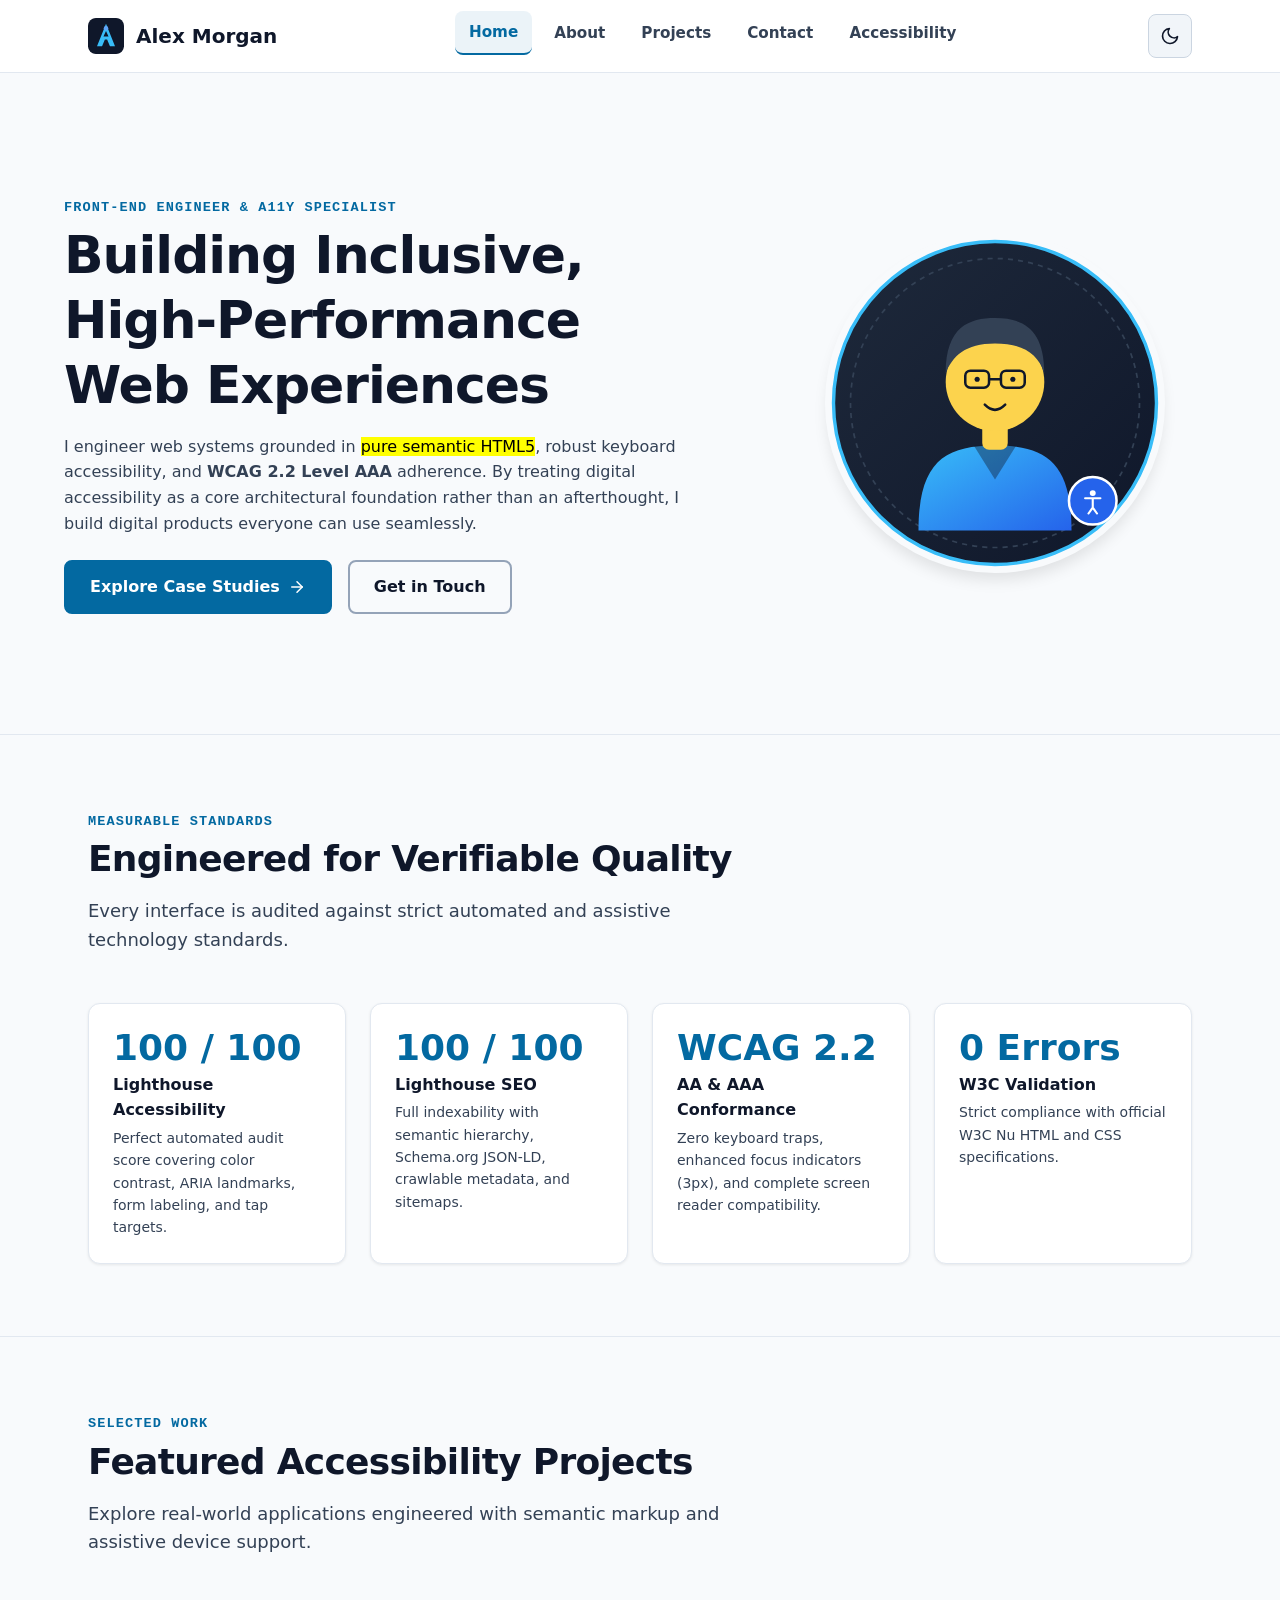
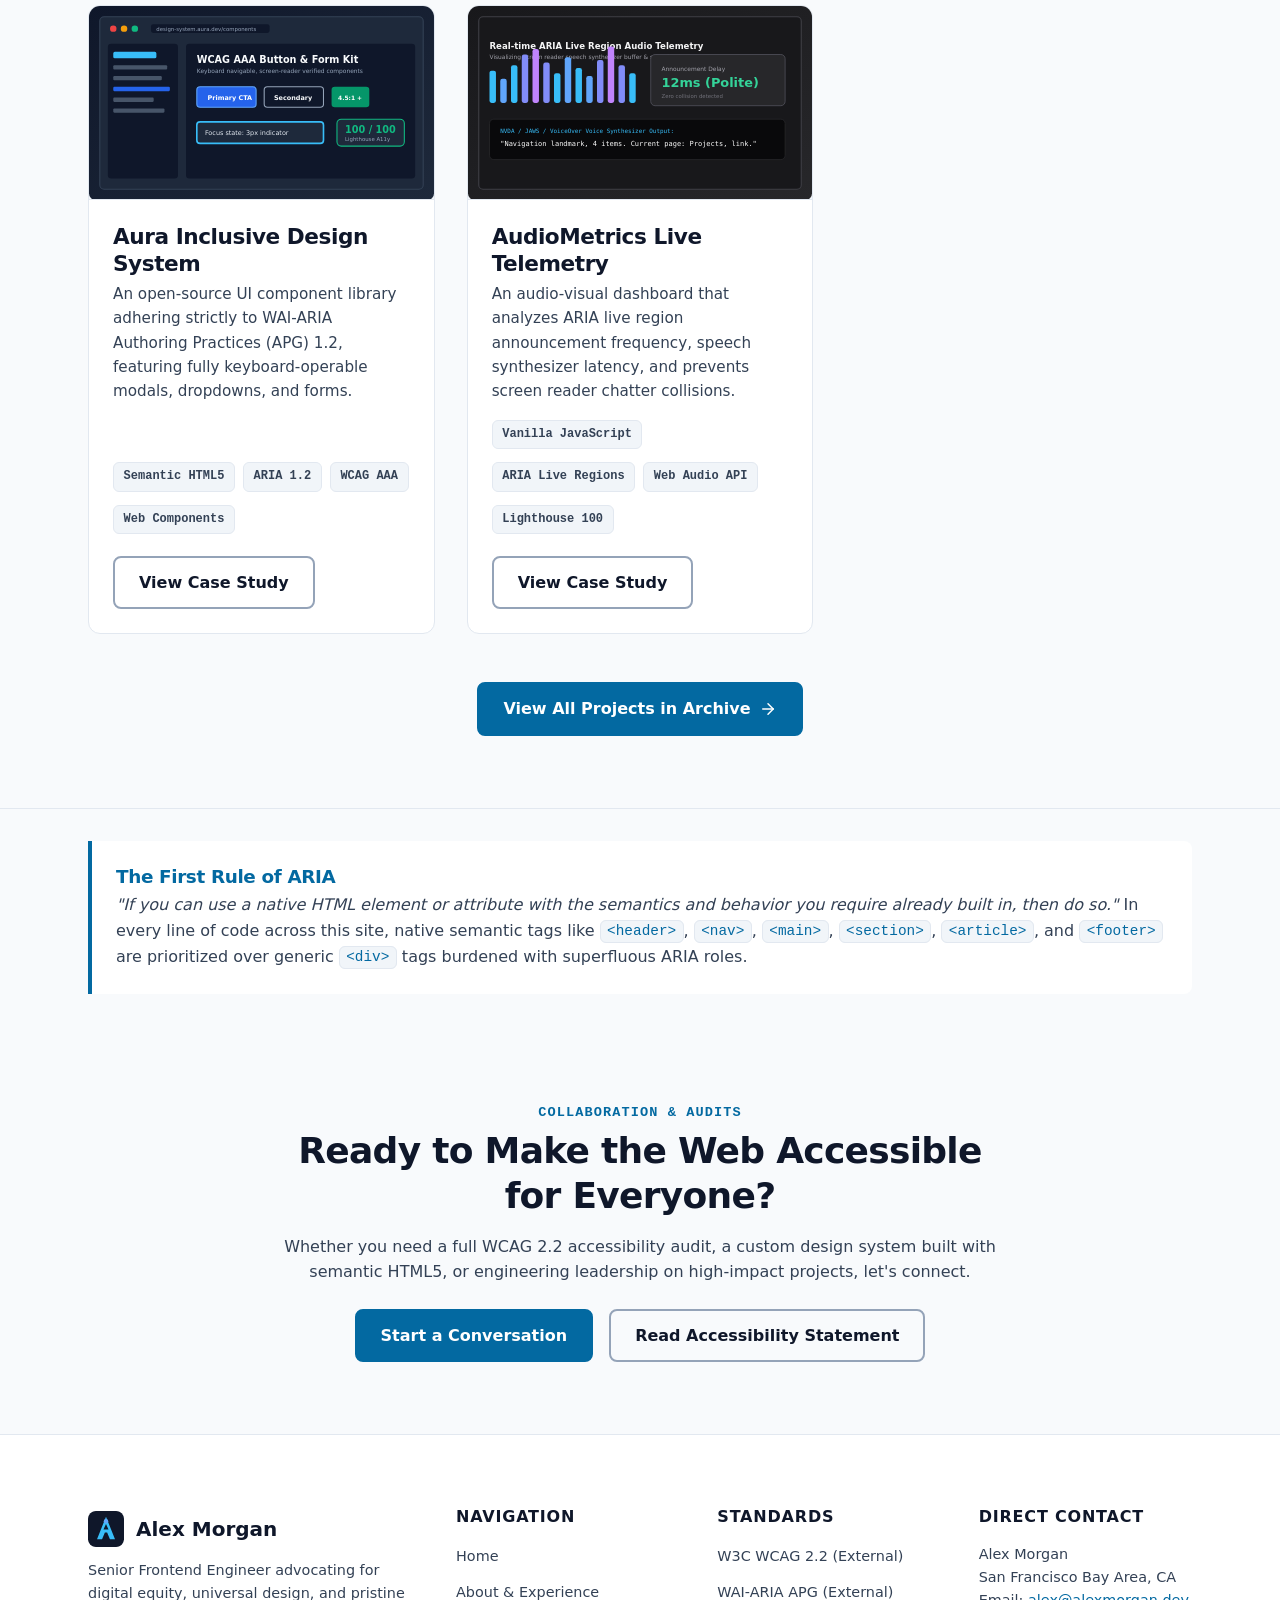
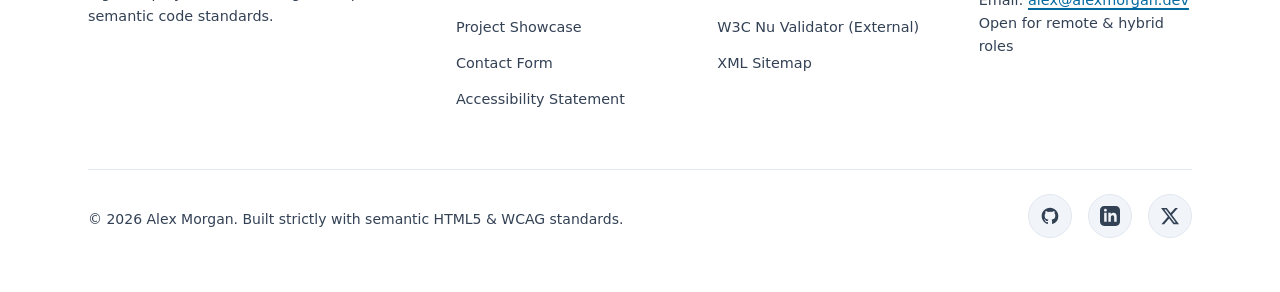
==== index.html @ 96416b3f "Initial commit: WCAG 2.2 AA/AAA semantic HTML5 accessible portfolio website" ====
<!DOCTYPE html>
<html lang="en">
<head>
  <!-- Character Encoding & Responsive Viewport -->
  <meta charset="UTF-8">
  <meta name="viewport" content="width=device-width, initial-scale=1.0">
  <meta http-equiv="X-UA-Compatible" content="IE=edge">

  <!-- Primary SEO Metadata -->
  <title>Alex Morgan | Frontend Engineer &amp; Web Accessibility Architect</title>
  <meta name="title" content="Alex Morgan | Frontend Engineer &amp; Web Accessibility Architect">
  <meta name="description" content="Portfolio of Alex Morgan, senior frontend engineer specializing in semantic HTML5, WCAG 2.2 AA/AAA accessibility compliance, and high-performance web applications.">
  <meta name="keywords" content="Frontend Engineer, Web Accessibility, WCAG 2.2, Semantic HTML5, ARIA, Lighthouse 100, Inclusive Design, UX Architecture">
  <meta name="author" content="Alex Morgan">
  <meta name="robots" content="index, follow">
  <link rel="canonical" href="https://alexmorgan.dev/">

  <!-- Theme Color & Mobile Manifest Support -->
  <meta name="theme-color" content="#0b0f19" media="(prefers-color-scheme: dark)">
  <meta name="theme-color" content="#f8fafc" media="(prefers-color-scheme: light)">
  <link rel="icon" type="image/svg+xml" href="assets/images/favicon.svg">

  <!-- Open Graph Protocol (Facebook, LinkedIn, Discord) -->
  <meta property="og:type" content="website">
  <meta property="og:url" content="https://alexmorgan.dev/">
  <meta property="og:site_name" content="Alex Morgan Portfolio">
  <meta property="og:title" content="Alex Morgan | Frontend Engineer &amp; Web Accessibility Architect">
  <meta property="og:description" content="High-performance, barrier-free web engineering adhering strictly to semantic HTML5 standards and WCAG accessibility guidelines.">
  <meta property="og:image" content="https://alexmorgan.dev/assets/images/og-image.svg">
  <meta property="og:image:alt" content="Alex Morgan - Frontend Engineer and Web Accessibility Specialist portfolio overview banner">
  <meta property="og:locale" content="en_US">

  <!-- Twitter Card Metadata -->
  <meta name="twitter:card" content="summary_large_image">
  <meta name="twitter:url" content="https://alexmorgan.dev/">
  <meta name="twitter:title" content="Alex Morgan | Frontend Engineer &amp; Web Accessibility Architect">
  <meta name="twitter:description" content="Explore semantic HTML5 architecture, zero-barrier UI engineering, and WCAG 2.2 compliant web apps.">
  <meta name="twitter:image" content="https://alexmorgan.dev/assets/images/og-image.svg">
  <meta name="twitter:creator" content="@alexmorgan_a11y">

  <!-- Core Stylesheet -->
  <link rel="stylesheet" href="css/styles.css">

  <!-- Schema.org JSON-LD Structured Data for Enhanced SEO -->
  <script type="application/ld+json">
  {
    "@context": "https://schema.org",
    "@graph": [
      {
        "@type": "WebSite",
        "@id": "https://alexmorgan.dev/#website",
        "url": "https://alexmorgan.dev/",
        "name": "Alex Morgan Portfolio",
        "description": "Portfolio of Alex Morgan, Frontend Engineer and Web Accessibility Architect",
        "publisher": {
          "@id": "https://alexmorgan.dev/#person"
        },
        "inLanguage": "en-US"
      },
      {
        "@type": "Person",
        "@id": "https://alexmorgan.dev/#person",
        "name": "Alex Morgan",
        "jobTitle": "Lead Accessibility Engineer & Frontend Architect",
        "url": "https://alexmorgan.dev/",
        "image": "https://alexmorgan.dev/assets/images/avatar.svg",
        "knowsAbout": [
          "Semantic HTML5",
          "Web Accessibility (WCAG 2.2)",
          "WAI-ARIA",
          "Responsive Web Design",
          "Frontend Performance Optimization"
        ],
        "sameAs": [
          "https://github.com/alexmorgan",
          "https://linkedin.com/in/alexmorgan",
          "https://twitter.com/alexmorgan_a11y"
        ]
      }
    ]
  }
  </script>
</head>
<body>

  <!-- Accessible Skip Link for Keyboard & Screen Reader Users -->
  <a href="#main-content" class="skip-link">Skip to main content</a>

  <!-- Semantic Site Header Landmark -->
  <header class="site-header">
    <div class="container header-container">
      <a href="index.html" class="brand-link" aria-label="Alex Morgan - Home">
        <img src="assets/images/favicon.svg" alt="" class="brand-logo" width="36" height="36" aria-hidden="true">
        <span>Alex Morgan</span>
      </a>

      <!-- Primary Navigation Landmark -->
      <nav id="primary-nav" class="primary-nav" aria-label="Primary navigation">
        <ul class="nav-list">
          <li>
            <a href="index.html" class="nav-link" aria-current="page">Home</a>
          </li>
          <li>
            <a href="about.html" class="nav-link">About</a>
          </li>
          <li>
            <a href="projects.html" class="nav-link">Projects</a>
          </li>
          <li>
            <a href="contact.html" class="nav-link">Contact</a>
          </li>
          <li>
            <a href="accessibility.html" class="nav-link">Accessibility</a>
          </li>
        </ul>
      </nav>

      <!-- Header Utilities (Theme Toggle & Mobile Menu) -->
      <div class="nav-group">
        <button id="theme-toggle" class="theme-toggle-btn" type="button" aria-pressed="false" aria-label="Switch to light theme">
          <svg xmlns="http://www.w3.org/2000/svg" width="20" height="20" viewBox="0 0 24 24" fill="none" stroke="currentColor" stroke-width="2" stroke-linecap="round" stroke-linejoin="round" aria-hidden="true" focusable="false">
            <circle cx="12" cy="12" r="5"></circle>
            <line x1="12" y1="1" x2="12" y2="3"></line>
            <line x1="12" y1="21" x2="12" y2="23"></line>
            <line x1="4.22" y1="4.22" x2="5.64" y2="5.64"></line>
            <line x1="18.36" y1="18.36" x2="19.78" y2="19.78"></line>
            <line x1="1" y1="12" x2="3" y2="12"></line>
            <line x1="21" y1="12" x2="23" y2="12"></line>
            <line x1="4.22" y1="19.78" x2="5.64" y2="18.36"></line>
            <line x1="18.36" y1="5.64" x2="19.78" y2="4.22"></line>
          </svg>
          <span class="sr-only">Switch to light theme</span>
        </button>

        <button class="mobile-menu-toggle" type="button" aria-expanded="false" aria-controls="primary-nav" aria-label="Open navigation menu">
          <svg xmlns="http://www.w3.org/2000/svg" width="24" height="24" viewBox="0 0 24 24" fill="none" stroke="currentColor" stroke-width="2" stroke-linecap="round" stroke-linejoin="round" aria-hidden="true" focusable="false">
            <line x1="3" y1="12" x2="21" y2="12"></line>
            <line x1="3" y1="6" x2="21" y2="6"></line>
            <line x1="3" y1="18" x2="21" y2="18"></line>
          </svg>
        </button>
      </div>
    </div>
  </header>

  <!-- Semantic Main Content Landmark -->
  <main id="main-content">

    <!-- Hero Section -->
    <section class="page-section hero-section" aria-labelledby="hero-heading">
      <div class="container hero-grid">
        <div class="hero-content">
          <span class="eyebrow">Front-End Engineer &amp; A11y Specialist</span>
          <h1 id="hero-heading">Building Inclusive, High-Performance Web Experiences</h1>
          <p class="hero-description">
            I engineer web systems grounded in <mark>pure semantic HTML5</mark>, robust keyboard accessibility, and <strong>WCAG 2.2 Level AAA</strong> adherence. By treating digital accessibility as a core architectural foundation rather than an afterthought, I build digital products everyone can use seamlessly.
          </p>

          <div class="btn-group">
            <a href="projects.html" class="btn btn-primary">
              <span>Explore Case Studies</span>
              <svg xmlns="http://www.w3.org/2000/svg" width="18" height="18" viewBox="0 0 24 24" fill="none" stroke="currentColor" stroke-width="2" stroke-linecap="round" stroke-linejoin="round" aria-hidden="true">
                <line x1="5" y1="12" x2="19" y2="12"></line>
                <polyline points="12 5 19 12 12 19"></polyline>
              </svg>
            </a>
            <a href="contact.html" class="btn btn-secondary">Get in Touch</a>
          </div>
        </div>

        <div class="hero-avatar-wrapper">
          <figure>
            <img src="assets/images/avatar.svg" alt="Portrait illustration of Alex Morgan with glasses and universal accessibility emblem" class="hero-avatar" width="340" height="340" loading="eager">
            <figcaption class="sr-only">Portrait of Alex Morgan, accessible web engineer</figcaption>
          </figure>
        </div>
      </div>
    </section>

    <!-- Key Performance & Conformance Metrics Section -->
    <section class="page-section" aria-labelledby="metrics-heading">
      <div class="container">
        <div class="section-header">
          <span class="eyebrow">Measurable Standards</span>
          <h2 id="metrics-heading">Engineered for Verifiable Quality</h2>
          <p class="section-subtitle">Every interface is audited against strict automated and assistive technology standards.</p>
        </div>

        <div class="metrics-strip">
          <div class="metric-card">
            <div class="metric-value">100 / 100</div>
            <div class="metric-label">Lighthouse Accessibility</div>
            <p class="metric-desc">Perfect automated audit score covering color contrast, ARIA landmarks, form labeling, and tap targets.</p>
          </div>

          <div class="metric-card">
            <div class="metric-value">100 / 100</div>
            <div class="metric-label">Lighthouse SEO</div>
            <p class="metric-desc">Full indexability with semantic hierarchy, Schema.org JSON-LD, crawlable metadata, and sitemaps.</p>
          </div>

          <div class="metric-card">
            <div class="metric-value">WCAG 2.2</div>
            <div class="metric-label">AA &amp; AAA Conformance</div>
            <p class="metric-desc">Zero keyboard traps, enhanced focus indicators (3px), and complete screen reader compatibility.</p>
          </div>

          <div class="metric-card">
            <div class="metric-value">0 Errors</div>
            <div class="metric-label">W3C Validation</div>
            <p class="metric-desc">Strict compliance with official W3C Nu HTML and CSS specifications.</p>
          </div>
        </div>
      </div>
    </section>

    <!-- Featured Projects Section with Semantic Articles -->
    <section class="page-section" aria-labelledby="featured-projects-heading">
      <div class="container">
        <div class="section-header">
          <span class="eyebrow">Selected Work</span>
          <h2 id="featured-projects-heading">Featured Accessibility Projects</h2>
          <p class="section-subtitle">Explore real-world applications engineered with semantic markup and assistive device support.</p>
        </div>

        <div class="projects-grid">
          <!-- Project 1 Article -->
          <article class="project-card" aria-labelledby="p1-title">
            <div class="project-media">
              <img src="assets/images/project-1.svg" alt="Preview of Aura Design System components showing high-contrast buttons and focus indicators" width="640" height="360" loading="lazy">
            </div>
            <div class="project-body">
              <h3 id="p1-title" class="project-title">
                <a href="projects.html#aura-design-system">Aura Inclusive Design System</a>
              </h3>
              <p class="project-desc">
                An open-source UI component library adhering strictly to WAI-ARIA Authoring Practices (APG) 1.2, featuring fully keyboard-operable modals, dropdowns, and forms.
              </p>
              <ul class="tags-list" aria-label="Aura Design System technologies used">
                <li class="tag-badge">Semantic HTML5</li>
                <li class="tag-badge">ARIA 1.2</li>
                <li class="tag-badge">WCAG AAA</li>
                <li class="tag-badge">Web Components</li>
              </ul>
              <div class="project-actions">
                <a href="projects.html#aura-design-system" class="btn btn-secondary" aria-label="Read full case study about Aura Inclusive Design System">View Case Study</a>
              </div>
            </div>
          </article>

          <!-- Project 2 Article -->
          <article class="project-card" aria-labelledby="p2-title">
            <div class="project-media">
              <img src="assets/images/project-2.svg" alt="Telemetry dashboard showing audio wave forms and screen reader speech synthesizer live feedback" width="640" height="360" loading="lazy">
            </div>
            <div class="project-body">
              <h3 id="p2-title" class="project-title">
                <a href="projects.html#audiometrics-dashboard">AudioMetrics Live Telemetry</a>
              </h3>
              <p class="project-desc">
                An audio-visual dashboard that analyzes ARIA live region announcement frequency, speech synthesizer latency, and prevents screen reader chatter collisions.
              </p>
              <ul class="tags-list" aria-label="AudioMetrics technologies used">
                <li class="tag-badge">Vanilla JavaScript</li>
                <li class="tag-badge">ARIA Live Regions</li>
                <li class="tag-badge">Web Audio API</li>
                <li class="tag-badge">Lighthouse 100</li>
              </ul>
              <div class="project-actions">
                <a href="projects.html#audiometrics-dashboard" class="btn btn-secondary" aria-label="Read full case study about AudioMetrics Live Telemetry">View Case Study</a>
              </div>
            </div>
          </article>
        </div>

        <div style="margin-top: var(--spacing-2xl); text-align: center;">
          <a href="projects.html" class="btn btn-primary">
            <span>View All Projects in Archive</span>
            <svg xmlns="http://www.w3.org/2000/svg" width="18" height="18" viewBox="0 0 24 24" fill="none" stroke="currentColor" stroke-width="2" stroke-linecap="round" stroke-linejoin="round" aria-hidden="true">
              <line x1="5" y1="12" x2="19" y2="12"></line>
              <polyline points="12 5 19 12 12 19"></polyline>
            </svg>
          </a>
        </div>
      </div>
    </section>

    <!-- Semantic Aside Callout Landmark -->
    <div class="container">
      <aside class="aside-callout" aria-labelledby="aside-heading">
        <h3 id="aside-heading">The First Rule of ARIA</h3>
        <p>
          <em>"If you can use a native HTML element or attribute with the semantics and behavior you require already built in, then do so."</em> In every line of code across this site, native semantic tags like <code>&lt;header&gt;</code>, <code>&lt;nav&gt;</code>, <code>&lt;main&gt;</code>, <code>&lt;section&gt;</code>, <code>&lt;article&gt;</code>, and <code>&lt;footer&gt;</code> are prioritized over generic <code>&lt;div&gt;</code> tags burdened with superfluous ARIA roles.
        </p>
      </aside>
    </div>

    <!-- Call to Action Section -->
    <section class="page-section" aria-labelledby="cta-heading">
      <div class="container" style="text-align: center; max-width: 48rem;">
        <span class="eyebrow">Collaboration &amp; Audits</span>
        <h2 id="cta-heading">Ready to Make the Web Accessible for Everyone?</h2>
        <p>
          Whether you need a full WCAG 2.2 accessibility audit, a custom design system built with semantic HTML5, or engineering leadership on high-impact projects, let's connect.
        </p>
        <div class="btn-group" style="justify-content: center;">
          <a href="contact.html" class="btn btn-primary">Start a Conversation</a>
          <a href="accessibility.html" class="btn btn-secondary">Read Accessibility Statement</a>
        </div>
      </div>
    </section>

  </main>

  <!-- Semantic Footer Landmark -->
  <footer class="site-footer">
    <div class="container">
      <div class="footer-grid">
        <div class="footer-brand">
          <a href="index.html" class="brand-link" aria-label="Alex Morgan - Home">
            <img src="assets/images/favicon.svg" alt="" class="brand-logo" width="32" height="32" aria-hidden="true">
            <span>Alex Morgan</span>
          </a>
          <p>
            Senior Frontend Engineer advocating for digital equity, universal design, and pristine semantic code standards.
          </p>
        </div>

        <div>
          <h2 class="footer-heading">Navigation</h2>
          <ul class="footer-links">
            <li><a href="index.html">Home</a></li>
            <li><a href="about.html">About &amp; Experience</a></li>
            <li><a href="projects.html">Project Showcase</a></li>
            <li><a href="contact.html">Contact Form</a></li>
            <li><a href="accessibility.html">Accessibility Statement</a></li>
          </ul>
        </div>

        <div>
          <h2 class="footer-heading">Standards</h2>
          <ul class="footer-links">
            <li><a href="https://www.w3.org/WAI/standards-guidelines/wcag/" target="_blank" rel="noopener noreferrer">W3C WCAG 2.2 (External)</a></li>
            <li><a href="https://www.w3.org/WAI/ARIA/apg/" target="_blank" rel="noopener noreferrer">WAI-ARIA APG (External)</a></li>
            <li><a href="https://validator.w3.org/nu/" target="_blank" rel="noopener noreferrer">W3C Nu Validator (External)</a></li>
            <li><a href="sitemap.xml">XML Sitemap</a></li>
          </ul>
        </div>

        <div>
          <h2 class="footer-heading">Direct Contact</h2>
          <address style="font-style: normal; font-size: 0.9rem; color: var(--text-secondary); line-height: 1.6;">
            Alex Morgan<br>
            San Francisco Bay Area, CA<br>
            Email: <a href="mailto:alex@alexmorgan.dev">alex@alexmorgan.dev</a><br>
            Open for remote &amp; hybrid roles
          </address>
        </div>
      </div>

      <div class="footer-bottom">
        <div>
          <p>&copy; <time id="current-year" datetime="2026">2026</time> Alex Morgan. Built strictly with semantic HTML5 &amp; WCAG standards.</p>
        </div>

        <ul class="footer-social-links" aria-label="Social media profiles">
          <li>
            <a href="https://github.com" class="social-link" aria-label="Alex Morgan on GitHub (opens in a new tab)" target="_blank" rel="noopener noreferrer">
              <svg xmlns="http://www.w3.org/2000/svg" width="20" height="20" viewBox="0 0 24 24" fill="currentColor" aria-hidden="true">
                <path fill-rule="evenodd" clip-rule="evenodd" d="M12 2C6.477 2 2 6.484 2 12.017c0 4.425 2.865 8.18 6.839 9.504.5.092.682-.217.682-.483 0-.237-.008-.868-.013-1.703-2.782.605-3.369-1.343-3.369-1.343-.454-1.158-1.11-1.466-1.11-1.466-.908-.62.069-.608.069-.608 1.003.07 1.53 1.032 1.53 1.032.892 1.53 2.341 1.088 2.91.832.092-.647.35-1.088.636-1.338-2.22-.253-4.555-1.113-4.555-4.951 0-1.093.39-1.988 1.029-2.688-.103-.253-.446-1.272.098-2.65 0 0 .84-.27 2.75 1.026A9.564 9.564 0 0112 6.844c.85.004 1.705.115 2.504.337 1.909-1.296 2.747-1.027 2.747-1.027.546 1.379.202 2.398.1 2.651.64.7 1.028 1.595 1.028 2.688 0 3.848-2.339 4.695-4.566 4.943.359.309.678.92.678 1.855 0 1.338-.012 2.419-.012 2.747 0 .268.18.58.688.482A10.019 10.019 0 0022 12.017C22 6.484 17.522 2 12 2z"></path>
              </svg>
            </a>
          </li>
          <li>
            <a href="https://linkedin.com" class="social-link" aria-label="Alex Morgan on LinkedIn (opens in a new tab)" target="_blank" rel="noopener noreferrer">
              <svg xmlns="http://www.w3.org/2000/svg" width="20" height="20" viewBox="0 0 24 24" fill="currentColor" aria-hidden="true">
                <path d="M19 0h-14c-2.761 0-5 2.239-5 5v14c0 2.761 2.239 5 5 5h14c2.762 0 5-2.239 5-5v-14c0-2.761-2.238-5-5-5zm-11 19h-3v-11h3v11zm-1.5-12.268c-.966 0-1.75-.79-1.75-1.764s.784-1.764 1.75-1.764 1.75.79 1.75 1.764-.783 1.764-1.75 1.764zm13.5 12.268h-3v-5.604c0-3.368-4-3.113-4 0v5.604h-3v-11h3v1.765c1.396-2.586 7-2.777 7 2.476v6.759z"/>
              </svg>
            </a>
          </li>
          <li>
            <a href="https://twitter.com" class="social-link" aria-label="Alex Morgan on X / Twitter (opens in a new tab)" target="_blank" rel="noopener noreferrer">
              <svg xmlns="http://www.w3.org/2000/svg" width="20" height="20" viewBox="0 0 24 24" fill="currentColor" aria-hidden="true">
                <path d="M18.244 2.25h3.308l-7.227 8.26 8.502 11.24H16.17l-5.214-6.817L4.99 21.75H1.68l7.73-8.835L1.254 2.25H8.08l4.713 6.231zm-1.161 17.52h1.833L7.084 4.126H5.117z"/>
              </svg>
            </a>
          </li>
        </ul>
      </div>
    </div>
  </footer>

  <!-- Scripts -->
  <script src="js/main.js"></script>
</body>
</html>
---- css/styles.css ----
/* ==========================================================================
   Accessible, Modern Semantic CSS - Portfolio Website
   Compliant with WCAG 2.1 & 2.2 Level AA / AAA Guidelines
   ========================================================================== */

/* --------------------------------------------------------------------------
   1. Design Tokens & Color Palettes (Tested for Contrast >= 4.5:1 / 7:1)
   -------------------------------------------------------------------------- */
:root {
  /* Color Palette - Dark Mode Default */
  --bg-primary: #0b0f19;
  --bg-secondary: #111827;
  --bg-tertiary: #1f2937;
  --bg-card: #151c2d;
  --bg-card-hover: #1c263c;
  
  --text-primary: #f8fafc;
  --text-secondary: #94a3b8;
  --text-muted: #64748b;
  --text-inverse: #0b0f19;
  
  --accent-primary: #38bdf8;       /* Contrast > 9:1 against #0b0f19 */
  --accent-hover: #7dd3fc;
  --accent-active: #0284c7;
  --accent-subtle: rgba(56, 189, 248, 0.12);
  
  --border-subtle: #253046;
  --border-medium: #374151;
  --border-strong: #475569;
  
  --focus-ring: #38bdf8;
  --focus-ring-offset: #0b0f19;
  
  --color-error: #f87171;          /* Passes AA contrast */
  --color-error-bg: #451a1a;
  --color-error-border: #ef4444;
  --color-success: #34d399;
  --color-success-bg: #064e3b;
  --color-success-border: #10b981;
  --color-info: #60a5fa;

  /* Typography */
  --font-sans: system-ui, -apple-system, BlinkMacSystemFont, "Segoe UI", Roboto, "Helvetica Neue", Arial, sans-serif;
  --font-mono: ui-monospace, SFMono-Regular, Menlo, Monaco, Consolas, "Liberation Mono", "Courier New", monospace;
  
  --line-height-normal: 1.6;
  --line-height-heading: 1.25;

  /* Spacing */
  --spacing-xs: 0.25rem;
  --spacing-sm: 0.5rem;
  --spacing-md: 1rem;
  --spacing-lg: 1.5rem;
  --spacing-xl: 2rem;
  --spacing-2xl: 3rem;
  --spacing-3xl: 4.5rem;
  
  /* Layout */
  --max-width-content: 72rem;     /* 1152px */
  --header-height: 4.5rem;
  --border-radius-sm: 0.375rem;
  --border-radius-md: 0.5rem;
  --border-radius-lg: 0.75rem;
  --border-radius-full: 9999px;
  
  /* Elevation */
  --shadow-sm: 0 1px 3px rgba(0, 0, 0, 0.4);
  --shadow-md: 0 4px 6px -1px rgba(0, 0, 0, 0.5), 0 2px 4px -2px rgba(0, 0, 0, 0.5);
  --shadow-lg: 0 10px 15px -3px rgba(0, 0, 0, 0.6), 0 4px 6px -4px rgba(0, 0, 0, 0.6);
  --shadow-focus: 0 0 0 3px var(--focus-ring-offset), 0 0 0 6px var(--focus-ring);
}

/* Light Theme Override */
[data-theme="light"] {
  --bg-primary: #f8fafc;
  --bg-secondary: #ffffff;
  --bg-tertiary: #f1f5f9;
  --bg-card: #ffffff;
  --bg-card-hover: #f8fafc;
  
  --text-primary: #0f172a;        /* Contrast > 16:1 against #f8fafc */
  --text-secondary: #334155;      /* Contrast > 7:1 against #ffffff */
  --text-muted: #475569;          /* Contrast > 5.5:1 against #ffffff */
  --text-inverse: #ffffff;
  
  --accent-primary: #0369a1;      /* Contrast > 5.8:1 against #f8fafc */
  --accent-hover: #0284c7;
  --accent-active: #0c4a6e;
  --accent-subtle: rgba(3, 105, 161, 0.08);
  
  --border-subtle: #e2e8f0;
  --border-medium: #cbd5e1;
  --border-strong: #94a3b8;
  
  --focus-ring: #0284c7;
  --focus-ring-offset: #ffffff;
  
  --color-error: #991b1b;
  --color-error-bg: #fef2f2;
  --color-error-border: #dc2626;
  --color-success: #166534;
  --color-success-bg: #f0fdf4;
  --color-success-border: #15803d;
  
  --shadow-sm: 0 1px 3px rgba(0, 0, 0, 0.08);
  --shadow-md: 0 4px 6px -1px rgba(0, 0, 0, 0.1), 0 2px 4px -2px rgba(0, 0, 0, 0.05);
  --shadow-lg: 0 10px 15px -3px rgba(0, 0, 0, 0.1);
}

/* --------------------------------------------------------------------------
   2. Reset & Base Elements
   -------------------------------------------------------------------------- */
*, *::before, *::after {
  box-sizing: border-box;
  margin: 0;
  padding: 0;
}

html {
  font-size: 100%;                /* Respect user browser font size preferences */
  scroll-behavior: smooth;
  text-size-adjust: 100%;
}

body {
  font-family: var(--font-sans);
  font-size: 1rem;
  line-height: var(--line-height-normal);
  color: var(--text-primary);
  background-color: var(--bg-primary);
  min-height: 100vh;
  display: flex;
  flex-direction: column;
  transition: background-color 0.2s ease, color 0.2s ease;
}

/* --------------------------------------------------------------------------
   3. Accessible Focus Indicators (WCAG 2.4.7 & 2.4.13)
   -------------------------------------------------------------------------- */
:focus {
  outline: none; /* Removed only in favor of focus-visible below */
}

:focus-visible {
  outline: 3px solid var(--focus-ring);
  outline-offset: 3px;
  border-radius: var(--border-radius-sm);
}

/* Windows High Contrast / Forced Colors Mode */
@media (forced-colors: active) {
  :focus-visible {
    outline: 3px solid Highlight;
    outline-offset: 3px;
  }
}

/* --------------------------------------------------------------------------
   4. Skip Link (WCAG 2.4.1 Bypass Blocks)
   -------------------------------------------------------------------------- */
.skip-link {
  position: absolute;
  top: 1rem;
  left: 1rem;
  z-index: 10000;
  padding: 0.75rem 1.5rem;
  background-color: var(--accent-primary);
  color: var(--text-inverse);
  font-weight: 700;
  font-size: 1rem;
  text-decoration: none;
  border-radius: var(--border-radius-md);
  box-shadow: var(--shadow-lg);
  transform: translateY(-200%);
  transition: transform 0.2s ease;
}

.skip-link:focus {
  transform: translateY(0);
  outline: 3px solid #ffffff;
  outline-offset: 2px;
}

/* --------------------------------------------------------------------------
   5. Screen Reader Only Utility Class (WCAG 4.1.2)
   -------------------------------------------------------------------------- */
.sr-only,
.visually-hidden {
  position: absolute !important;
  width: 1px !important;
  height: 1px !important;
  padding: 0 !important;
  margin: -1px !important;
  overflow: hidden !important;
  clip: rect(0, 0, 0, 0) !important;
  white-space: nowrap !important;
  border: 0 !important;
}

/* --------------------------------------------------------------------------
   6. Typography & Headings
   -------------------------------------------------------------------------- */
h1, h2, h3, h4, h5, h6 {
  line-height: var(--line-height-heading);
  color: var(--text-primary);
  font-weight: 700;
  letter-spacing: -0.02em;
}

h1 {
  font-size: clamp(2rem, 5vw, 3.25rem);
  margin-bottom: var(--spacing-md);
}

h2 {
  font-size: clamp(1.5rem, 3.5vw, 2.25rem);
  margin-bottom: var(--spacing-md);
}

h3 {
  font-size: clamp(1.2rem, 2.5vw, 1.5rem);
  margin-bottom: var(--spacing-sm);
}

p {
  margin-bottom: var(--spacing-md);
  color: var(--text-secondary);
}

p:last-child {
  margin-bottom: 0;
}

a {
  color: var(--accent-primary);
  text-decoration: underline;
  text-decoration-thickness: 1.5px;
  text-underline-offset: 3px;
  transition: color 0.15s ease;
}

a:hover {
  color: var(--accent-hover);
  text-decoration-thickness: 2.5px;
}

ul, ol {
  padding-left: 1.5rem;
  margin-bottom: var(--spacing-md);
  color: var(--text-secondary);
}

li {
  margin-bottom: 0.35rem;
}

img, svg {
  display: block;
  max-width: 100%;
  height: auto;
}

code, kbd {
  font-family: var(--font-mono);
  font-size: 0.9em;
  background-color: var(--bg-tertiary);
  padding: 0.15rem 0.4rem;
  border-radius: var(--border-radius-sm);
  border: 1px solid var(--border-subtle);
  color: var(--accent-primary);
}

/* --------------------------------------------------------------------------
   7. Layout & Landmark Elements
   -------------------------------------------------------------------------- */
.container {
  width: 100%;
  max-width: var(--max-width-content);
  margin-left: auto;
  margin-right: auto;
  padding-left: var(--spacing-lg);
  padding-right: var(--spacing-lg);
}

/* Header & Primary Navigation */
.site-header {
  position: sticky;
  top: 0;
  z-index: 1000;
  background-color: rgba(11, 15, 25, 0.92);
  backdrop-filter: blur(12px);
  -webkit-backdrop-filter: blur(12px);
  border-bottom: 1px solid var(--border-subtle);
}

[data-theme="light"] .site-header {
  background-color: rgba(255, 255, 255, 0.92);
}

.header-container {
  display: flex;
  align-items: center;
  justify-content: space-between;
  height: var(--header-height);
}

.brand-link {
  display: flex;
  align-items: center;
  gap: 0.75rem;
  text-decoration: none;
  font-weight: 800;
  font-size: 1.25rem;
  color: var(--text-primary);
  min-height: 44px;
}

.brand-logo {
  width: 36px;
  height: 36px;
  border-radius: var(--border-radius-sm);
}

.nav-group {
  display: flex;
  align-items: center;
  gap: 1.5rem;
}

.nav-list {
  display: flex;
  align-items: center;
  gap: 0.5rem;
  list-style: none;
  padding: 0;
  margin: 0;
}

.nav-link {
  display: inline-flex;
  align-items: center;
  padding: 0.5rem 0.875rem;
  color: var(--text-secondary);
  text-decoration: none;
  font-weight: 600;
  font-size: 0.95rem;
  border-radius: var(--border-radius-md);
  min-height: 44px; /* Touch target minimum */
  transition: all 0.15s ease;
}

.nav-link:hover {
  color: var(--text-primary);
  background-color: var(--bg-tertiary);
}

.nav-link[aria-current="page"] {
  color: var(--accent-primary);
  background-color: var(--accent-subtle);
  border-bottom: 2px solid var(--accent-primary);
}

/* Theme Toggle Button */
.theme-toggle-btn {
  background: var(--bg-tertiary);
  color: var(--text-primary);
  border: 1px solid var(--border-medium);
  border-radius: var(--border-radius-md);
  padding: 0.5rem;
  min-width: 44px;
  min-height: 44px;
  cursor: pointer;
  display: inline-flex;
  align-items: center;
  justify-content: center;
  transition: background-color 0.2s ease, border-color 0.2s ease;
}

.theme-toggle-btn:hover {
  background-color: var(--bg-card-hover);
  border-color: var(--accent-primary);
}

/* Mobile Nav Toggle Button */
.mobile-menu-toggle {
  display: none;
  background: transparent;
  color: var(--text-primary);
  border: 1px solid var(--border-medium);
  border-radius: var(--border-radius-md);
  padding: 0.5rem;
  min-width: 44px;
  min-height: 44px;
  cursor: pointer;
  align-items: center;
  justify-content: center;
}

/* Main Content Area */
main {
  flex: 1 0 auto;
}

.page-section {
  padding-top: var(--spacing-3xl);
  padding-bottom: var(--spacing-3xl);
  border-bottom: 1px solid var(--border-subtle);
}

.page-section:last-of-type {
  border-bottom: none;
}

.section-header {
  margin-bottom: var(--spacing-2xl);
  text-align: left;
}

.section-subtitle {
  font-size: 1.125rem;
  color: var(--text-secondary);
  max-width: 42rem;
}

.eyebrow {
  display: inline-block;
  font-family: var(--font-mono);
  font-size: 0.85rem;
  font-weight: 700;
  text-transform: uppercase;
  letter-spacing: 0.08em;
  color: var(--accent-primary);
  margin-bottom: var(--spacing-xs);
}

/* --------------------------------------------------------------------------
   8. Components: Buttons, Cards, Grids
   -------------------------------------------------------------------------- */
.btn {
  display: inline-flex;
  align-items: center;
  justify-content: center;
  gap: 0.5rem;
  padding: 0.75rem 1.5rem;
  font-size: 1rem;
  font-weight: 600;
  text-decoration: none;
  border-radius: var(--border-radius-md);
  border: 2px solid transparent;
  cursor: pointer;
  min-height: 44px; /* Accessible touch target */
  transition: all 0.2s ease;
}

.btn-primary {
  background-color: var(--accent-primary);
  color: var(--text-inverse);
  border-color: var(--accent-primary);
}

.btn-primary:hover {
  background-color: var(--accent-hover);
  border-color: var(--accent-hover);
  color: var(--text-inverse);
}

.btn-secondary {
  background-color: transparent;
  color: var(--text-primary);
  border-color: var(--border-strong);
}

.btn-secondary:hover {
  background-color: var(--bg-tertiary);
  border-color: var(--accent-primary);
  color: var(--accent-primary);
}

.btn-group {
  display: flex;
  flex-wrap: wrap;
  gap: 1rem;
  margin-top: var(--spacing-lg);
}

/* Hero Section */
.hero-grid {
  display: grid;
  grid-template-columns: 1.3fr 0.9fr;
  align-items: center;
  gap: var(--spacing-3xl);
  padding: var(--spacing-2xl) 0;
}

.hero-avatar-wrapper {
  display: flex;
  justify-content: center;
  align-items: center;
}

.hero-avatar {
  width: 100%;
  max-width: 340px;
  height: auto;
  border-radius: var(--border-radius-full);
  box-shadow: var(--shadow-lg);
}

/* Feature & Metrics Grid */
.metrics-strip {
  display: grid;
  grid-template-columns: repeat(auto-fit, minmax(220px, 1fr));
  gap: var(--spacing-lg);
  margin-top: var(--spacing-2xl);
}

.metric-card {
  background-color: var(--bg-card);
  border: 1px solid var(--border-subtle);
  border-radius: var(--border-radius-lg);
  padding: var(--spacing-lg);
  box-shadow: var(--shadow-sm);
}

.metric-value {
  font-size: 2.25rem;
  font-weight: 800;
  color: var(--accent-primary);
  line-height: 1.1;
  margin-bottom: var(--spacing-xs);
}

.metric-label {
  font-weight: 600;
  color: var(--text-primary);
  margin-bottom: var(--spacing-xs);
}

.metric-desc {
  font-size: 0.875rem;
  color: var(--text-secondary);
}

/* Project Cards Grid */
.projects-grid {
  display: grid;
  grid-template-columns: repeat(auto-fill, minmax(320px, 1fr));
  gap: var(--spacing-xl);
}

.project-card {
  background-color: var(--bg-card);
  border: 1px solid var(--border-subtle);
  border-radius: var(--border-radius-lg);
  overflow: hidden;
  display: flex;
  flex-direction: column;
  transition: transform 0.2s ease, border-color 0.2s ease, box-shadow 0.2s ease;
}

.project-card:hover {
  transform: translateY(-4px);
  border-color: var(--accent-primary);
  box-shadow: var(--shadow-lg);
}

.project-media {
  background-color: var(--bg-tertiary);
  aspect-ratio: 16 / 9;
  overflow: hidden;
  border-bottom: 1px solid var(--border-subtle);
}

.project-media img {
  width: 100%;
  height: 100%;
  object-fit: cover;
}

.project-body {
  padding: var(--spacing-lg);
  display: flex;
  flex-direction: column;
  flex: 1;
}

.project-title {
  font-size: 1.35rem;
  margin-bottom: var(--spacing-xs);
}

.project-title a {
  color: var(--text-primary);
  text-decoration: none;
}

.project-title a:hover {
  color: var(--accent-primary);
}

.project-desc {
  font-size: 0.95rem;
  color: var(--text-secondary);
  flex: 1;
  margin-bottom: var(--spacing-md);
}

.tags-list {
  display: flex;
  flex-wrap: wrap;
  gap: 0.5rem;
  list-style: none;
  padding: 0;
  margin: 0 0 var(--spacing-md) 0;
}

.tag-badge {
  font-family: var(--font-mono);
  font-size: 0.75rem;
  font-weight: 600;
  padding: 0.25rem 0.6rem;
  background-color: var(--bg-tertiary);
  color: var(--text-secondary);
  border-radius: var(--border-radius-sm);
  border: 1px solid var(--border-subtle);
}

.project-actions {
  display: flex;
  gap: 1rem;
  margin-top: auto;
  align-items: center;
}

/* Skills Grid */
.skills-grid {
  display: grid;
  grid-template-columns: repeat(auto-fit, minmax(280px, 1fr));
  gap: var(--spacing-xl);
}

.skill-category {
  background-color: var(--bg-card);
  border: 1px solid var(--border-subtle);
  border-radius: var(--border-radius-lg);
  padding: var(--spacing-lg);
}

.skill-category h3 {
  display: flex;
  align-items: center;
  gap: 0.5rem;
  color: var(--accent-primary);
}

.skill-list {
  list-style: none;
  padding: 0;
  margin: var(--spacing-md) 0 0 0;
}

.skill-item {
  display: flex;
  justify-content: space-between;
  padding: 0.5rem 0;
  border-bottom: 1px solid var(--border-subtle);
  color: var(--text-secondary);
}

.skill-item:last-child {
  border-bottom: none;
}

.skill-status {
  font-weight: 600;
  color: var(--color-success);
}

/* Semantic Aside / Callout Box */
.aside-callout {
  background-color: var(--bg-card);
  border-left: 4px solid var(--accent-primary);
  border-radius: 0 var(--border-radius-md) var(--border-radius-md) 0;
  padding: var(--spacing-lg);
  margin: var(--spacing-xl) 0;
}

.aside-callout h3 {
  font-size: 1.15rem;
  color: var(--accent-primary);
  margin-bottom: var(--spacing-xs);
}

/* Breadcrumbs (WCAG Compliant) */
.breadcrumb-nav {
  margin: var(--spacing-lg) 0;
}

.breadcrumb-list {
  display: flex;
  flex-wrap: wrap;
  align-items: center;
  gap: 0.5rem;
  list-style: none;
  padding: 0;
  margin: 0;
  font-size: 0.9rem;
}

.breadcrumb-item {
  display: inline-flex;
  align-items: center;
  gap: 0.5rem;
  margin-bottom: 0;
  color: var(--text-muted);
}

.breadcrumb-item::after {
  content: "/";
  color: var(--text-muted);
  aria-hidden: true;
}

.breadcrumb-item:last-child::after {
  content: "";
}

.breadcrumb-item a {
  color: var(--text-secondary);
  text-decoration: none;
}

.breadcrumb-item a:hover {
  color: var(--accent-primary);
  text-decoration: underline;
}

.breadcrumb-item [aria-current="page"] {
  color: var(--text-primary);
  font-weight: 600;
  text-decoration: none;
}

/* --------------------------------------------------------------------------
   9. Accessible Contact Form Styles
   -------------------------------------------------------------------------- */
.contact-layout {
  display: grid;
  grid-template-columns: 1fr 1.25fr;
  gap: var(--spacing-3xl);
  align-items: start;
}

.contact-info-panel {
  background-color: var(--bg-card);
  border: 1px solid var(--border-subtle);
  border-radius: var(--border-radius-lg);
  padding: var(--spacing-xl);
}

.contact-methods {
  list-style: none;
  padding: 0;
  margin: var(--spacing-lg) 0 0 0;
}

.contact-method-item {
  display: flex;
  align-items: flex-start;
  gap: 1rem;
  margin-bottom: var(--spacing-lg);
}

.contact-method-icon {
  flex-shrink: 0;
  width: 24px;
  height: 24px;
  color: var(--accent-primary);
  margin-top: 0.2rem;
}

/* Form Container */
.form-card {
  background-color: var(--bg-card);
  border: 1px solid var(--border-subtle);
  border-radius: var(--border-radius-lg);
  padding: var(--spacing-2xl);
  box-shadow: var(--shadow-md);
}

.accessible-form {
  display: flex;
  flex-direction: column;
  gap: var(--spacing-lg);
}

fieldset {
  border: 1px solid var(--border-subtle);
  border-radius: var(--border-radius-md);
  padding: var(--spacing-lg);
  margin: 0;
}

legend {
  font-weight: 700;
  font-size: 1.1rem;
  color: var(--text-primary);
  padding: 0 0.5rem;
}

.form-group {
  display: flex;
  flex-direction: column;
  gap: 0.4rem;
  margin-bottom: var(--spacing-md);
}

.form-group:last-child {
  margin-bottom: 0;
}

.form-label {
  font-weight: 600;
  font-size: 0.95rem;
  color: var(--text-primary);
  display: flex;
  justify-content: space-between;
  align-items: center;
}

.required-badge {
  color: var(--color-error);
  font-size: 0.85rem;
  font-weight: 600;
}

.form-help-text {
  font-size: 0.85rem;
  color: var(--text-muted);
  line-height: 1.4;
}

/* Inputs, Select, Textarea */
.form-control {
  width: 100%;
  font-family: inherit;
  font-size: 1rem;
  color: var(--text-primary);
  background-color: var(--bg-secondary);
  border: 1.5px solid var(--border-medium);
  border-radius: var(--border-radius-md);
  padding: 0.75rem 1rem;
  min-height: 48px; /* Accessible touch target */
  transition: border-color 0.15s ease, box-shadow 0.15s ease;
}

.form-control:hover {
  border-color: var(--border-strong);
}

.form-control:focus {
  border-color: var(--accent-primary);
  outline: 3px solid var(--focus-ring);
  outline-offset: 1px;
}

textarea.form-control {
  min-height: 120px;
  resize: vertical;
}

/* Radio & Checkbox Groups */
.choice-group {
  display: flex;
  flex-direction: column;
  gap: 0.75rem;
  margin-top: 0.5rem;
}

.choice-label {
  display: flex;
  align-items: center;
  gap: 0.75rem;
  font-size: 0.95rem;
  color: var(--text-primary);
  cursor: pointer;
  min-height: 44px; /* Accessible touch target */
}

.choice-input {
  width: 1.25rem;
  height: 1.25rem;
  accent-color: var(--accent-primary);
  cursor: pointer;
}

/* Validation States */
.form-group.has-error .form-control {
  border-color: var(--color-error-border);
  background-color: var(--color-error-bg);
}

.form-group.has-error .form-label {
  color: var(--color-error);
}

.form-error-msg {
  display: none;
  font-size: 0.85rem;
  font-weight: 600;
  color: var(--color-error);
  align-items: center;
  gap: 0.35rem;
}

.form-group.has-error .form-error-msg {
  display: flex;
}

/* Live Alert Summaries */
.alert-box {
  border-radius: var(--border-radius-md);
  padding: var(--spacing-md) var(--spacing-lg);
  margin-bottom: var(--spacing-lg);
  display: none;
}

.alert-error {
  background-color: var(--color-error-bg);
  border: 2px solid var(--color-error-border);
  color: var(--text-primary);
}

.alert-error h3 {
  color: var(--color-error);
  font-size: 1.1rem;
  margin-bottom: 0.5rem;
  display: flex;
  align-items: center;
  gap: 0.5rem;
}

.alert-error ul {
  margin-bottom: 0;
  padding-left: 1.25rem;
}

.alert-error a {
  color: var(--text-primary);
  font-weight: 600;
  text-decoration: underline;
}

.alert-success {
  background-color: var(--color-success-bg);
  border: 2px solid var(--color-success-border);
  color: var(--text-primary);
}

.alert-success h3 {
  color: var(--color-success);
  font-size: 1.15rem;
  margin-bottom: 0.5rem;
}

/* --------------------------------------------------------------------------
   10. Semantic Footer
   -------------------------------------------------------------------------- */
.site-footer {
  margin-top: auto;
  background-color: var(--bg-secondary);
  border-top: 1px solid var(--border-subtle);
  padding-top: var(--spacing-3xl);
  padding-bottom: var(--spacing-2xl);
}

.footer-grid {
  display: grid;
  grid-template-columns: 1.5fr 1fr 1fr 1fr;
  gap: var(--spacing-2xl);
  margin-bottom: var(--spacing-2xl);
}

.footer-brand p {
  margin-top: var(--spacing-sm);
  font-size: 0.9rem;
  color: var(--text-secondary);
  max-width: 20rem;
}

.footer-heading {
  font-size: 1rem;
  font-weight: 700;
  text-transform: uppercase;
  letter-spacing: 0.05em;
  color: var(--text-primary);
  margin-bottom: var(--spacing-md);
}

.footer-links {
  list-style: none;
  padding: 0;
  margin: 0;
}

.footer-links li {
  margin-bottom: 0.6rem;
}

.footer-links a {
  color: var(--text-secondary);
  text-decoration: none;
  font-size: 0.9rem;
  display: inline-block;
  min-height: 24px;
}

.footer-links a:hover {
  color: var(--accent-primary);
  text-decoration: underline;
}

.footer-bottom {
  display: flex;
  justify-content: space-between;
  align-items: center;
  flex-wrap: wrap;
  gap: 1rem;
  padding-top: var(--spacing-lg);
  border-top: 1px solid var(--border-subtle);
  font-size: 0.875rem;
  color: var(--text-muted);
}

.footer-social-links {
  display: flex;
  gap: 1rem;
  list-style: none;
  padding: 0;
  margin: 0;
}

.social-link {
  display: inline-flex;
  align-items: center;
  justify-content: center;
  width: 44px;
  height: 44px;
  background-color: var(--bg-tertiary);
  color: var(--text-secondary);
  border-radius: var(--border-radius-full);
  border: 1px solid var(--border-subtle);
  text-decoration: none;
  transition: all 0.15s ease;
}

.social-link:hover {
  color: var(--accent-primary);
  border-color: var(--accent-primary);
  transform: translateY(-2px);
}

/* --------------------------------------------------------------------------
   11. Responsive Design & Breakpoints
   -------------------------------------------------------------------------- */
@media (max-width: 900px) {
  .hero-grid {
    grid-template-columns: 1fr;
    text-align: center;
  }

  .hero-avatar-wrapper {
    order: -1;
  }

  .btn-group {
    justify-content: center;
  }

  .contact-layout {
    grid-template-columns: 1fr;
  }

  .footer-grid {
    grid-template-columns: 1fr 1fr;
  }
}

@media (max-width: 680px) {
  :root {
    --header-height: 4rem;
    --spacing-3xl: 3rem;
  }

  .mobile-menu-toggle {
    display: inline-flex;
  }

  .primary-nav {
    position: fixed;
    top: var(--header-height);
    left: 0;
    right: 0;
    background-color: var(--bg-secondary);
    border-bottom: 1px solid var(--border-medium);
    padding: var(--spacing-lg);
    box-shadow: var(--shadow-lg);
    display: none;
  }

  .primary-nav.is-open {
    display: block;
  }

  .nav-list {
    flex-direction: column;
    align-items: stretch;
    gap: 0.5rem;
  }

  .nav-link {
    padding: 0.75rem 1rem;
    border-radius: var(--border-radius-md);
  }

  .footer-grid {
    grid-template-columns: 1fr;
  }

  .footer-bottom {
    flex-direction: column;
    align-items: flex-start;
  }
}

/* --------------------------------------------------------------------------
   12. Accessibility Preferences Media Queries (Vestibular Safety)
   -------------------------------------------------------------------------- */
@media (prefers-reduced-motion: reduce) {
  *, *::before, *::after {
    animation-duration: 0.01ms !important;
    animation-iteration-count: 1 !important;
    transition-duration: 0.01ms !important;
    scroll-behavior: auto !important;
  }
  
  .skip-link {
    transition: none !important;
  }
}

/* Print Stylesheet for Accessible Hardcopy */
@media print {
  .site-header,
  .site-footer,
  .btn,
  .theme-toggle-btn,
  .mobile-menu-toggle,
  .skip-link {
    display: none !important;
  }

  body {
    background: #ffffff !important;
    color: #000000 !important;
  }

  a {
    color: #000000 !important;
    text-decoration: underline !important;
  }

  a[href^="http"]::after {
    content: " (" attr(href) ")";
    font-size: 0.85em;
  }
}
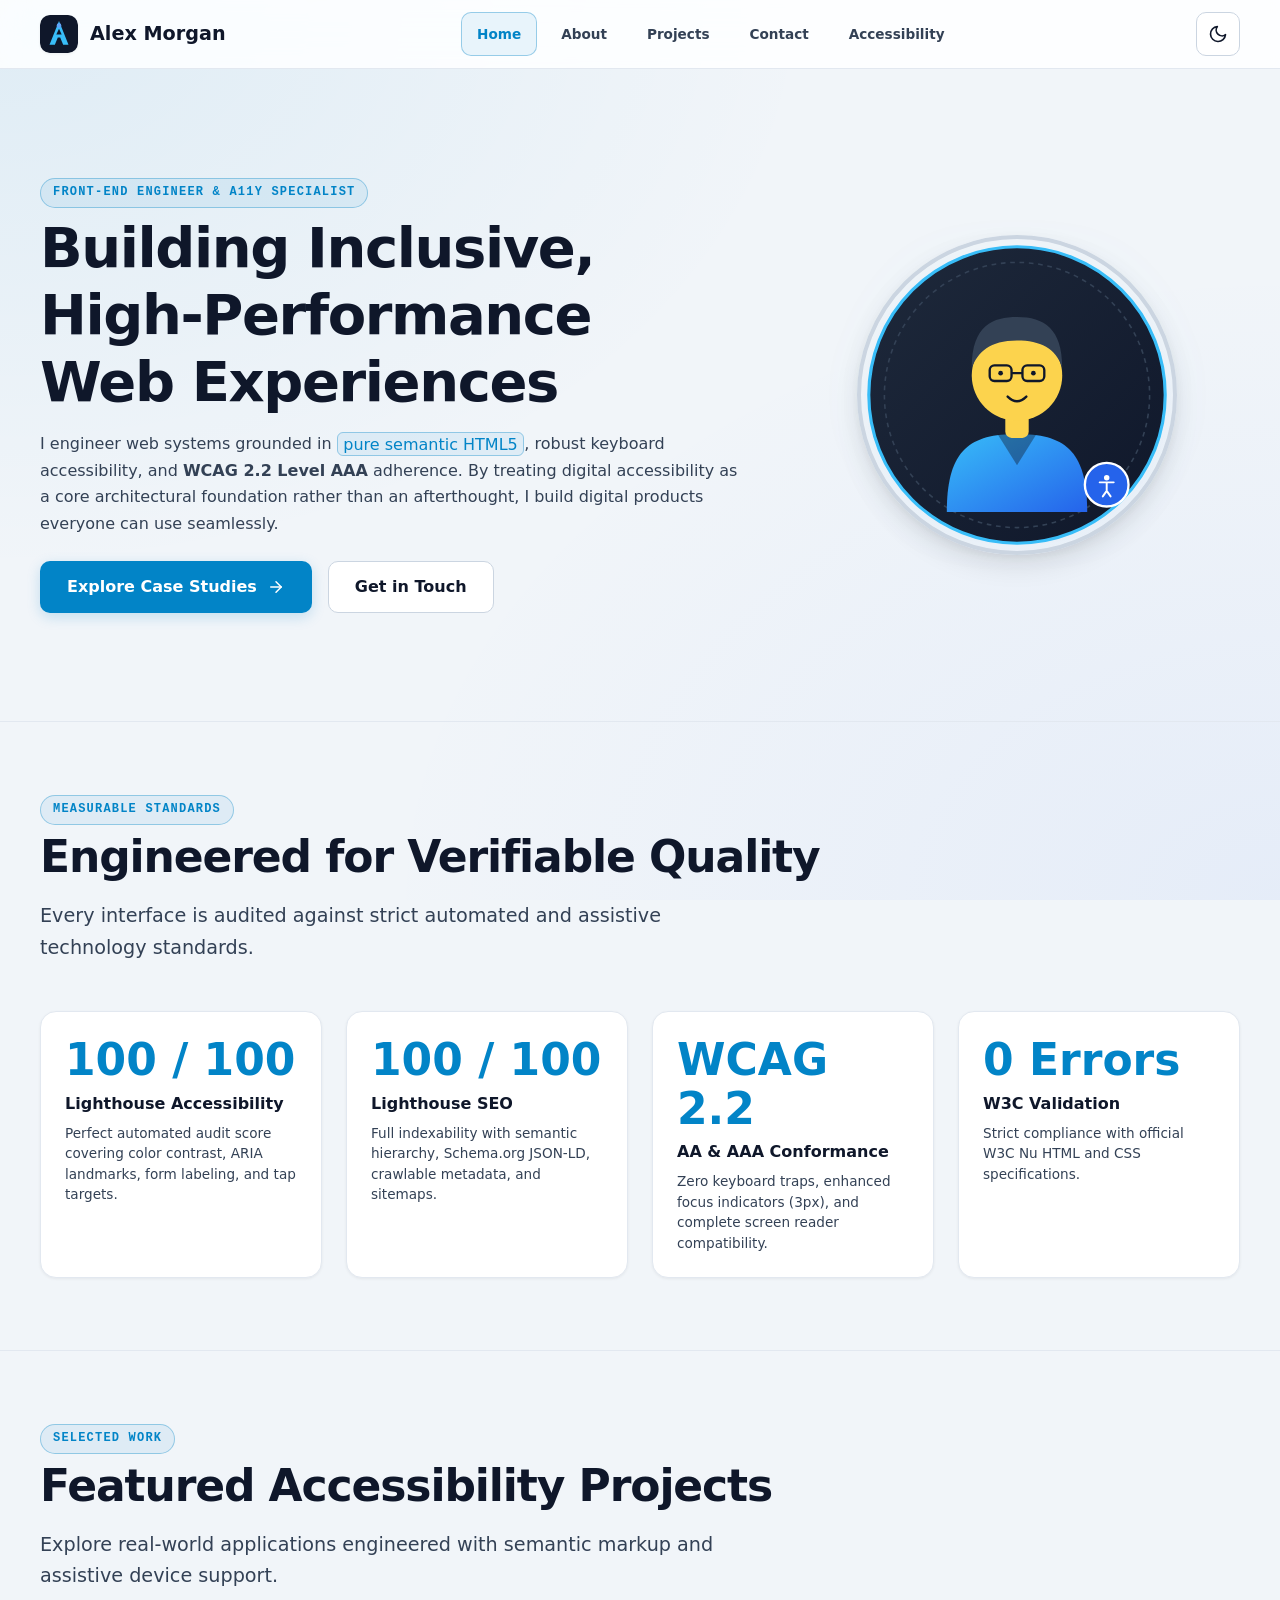
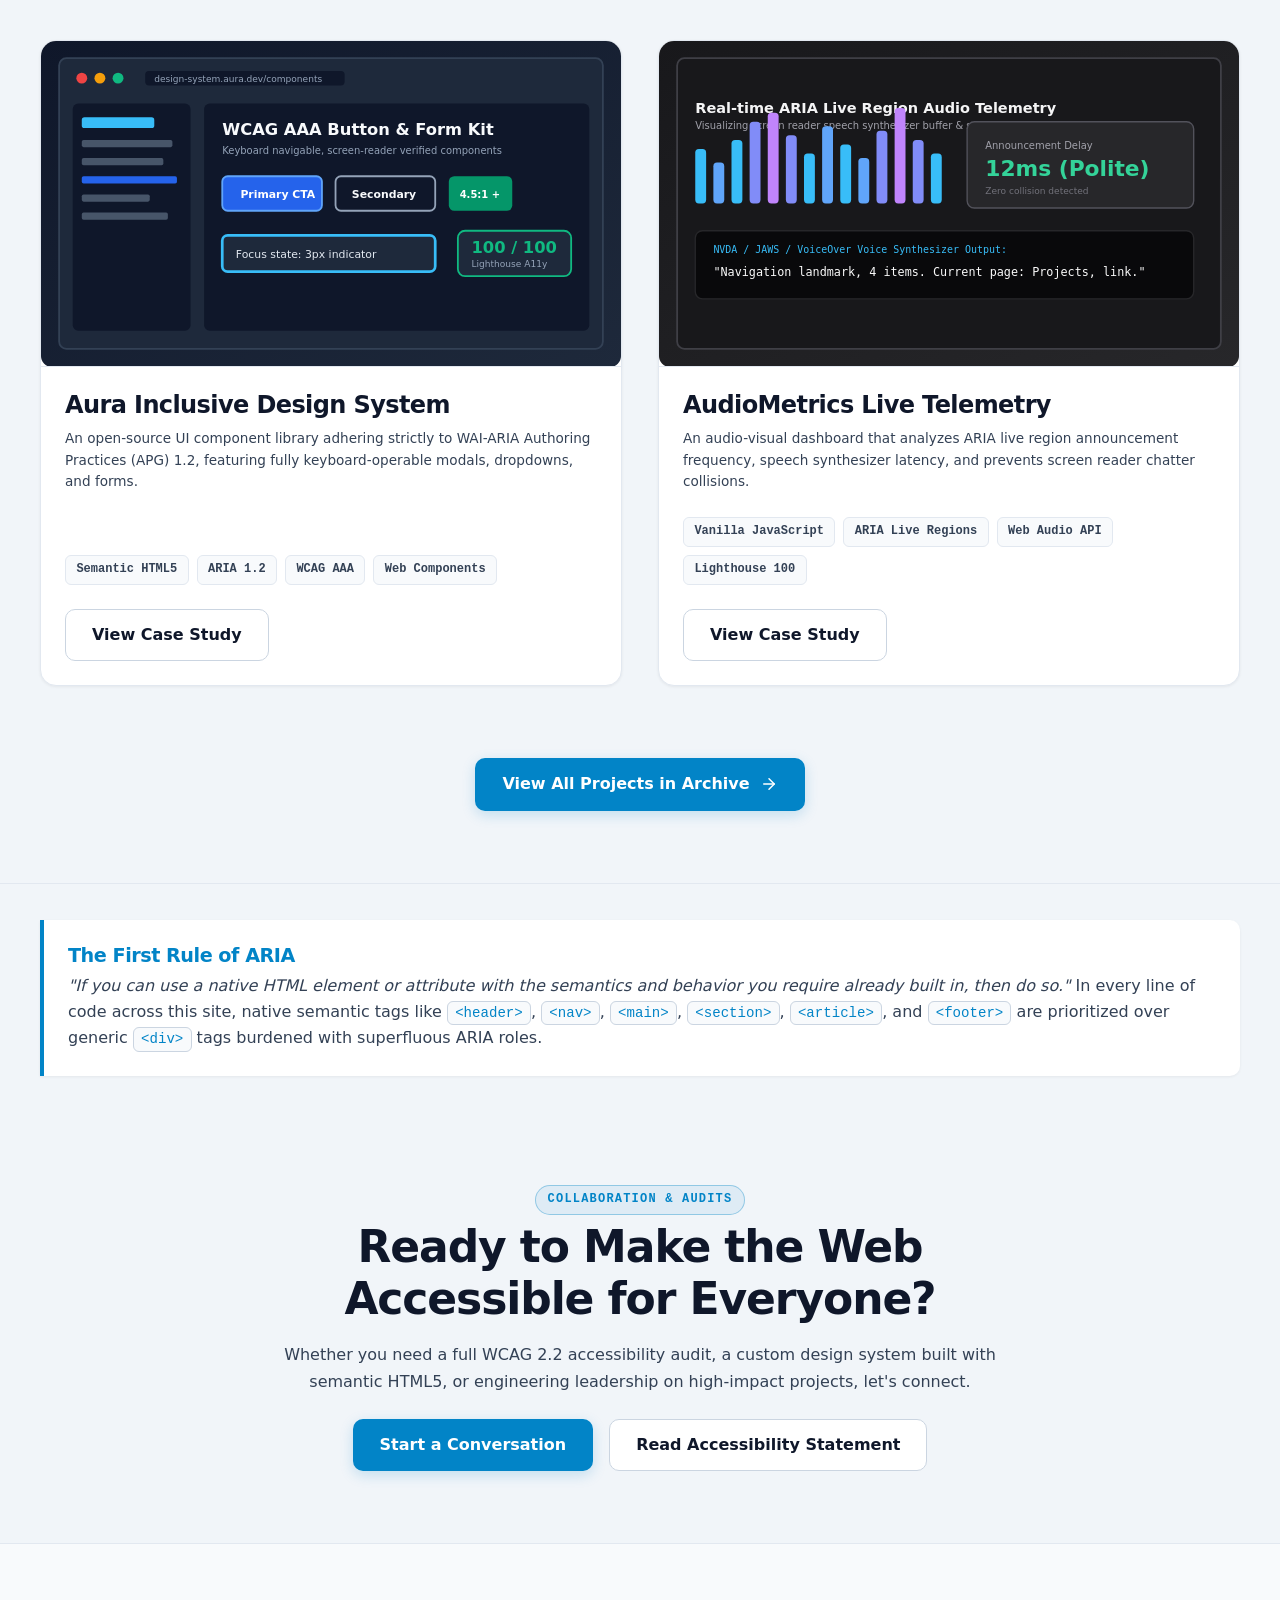
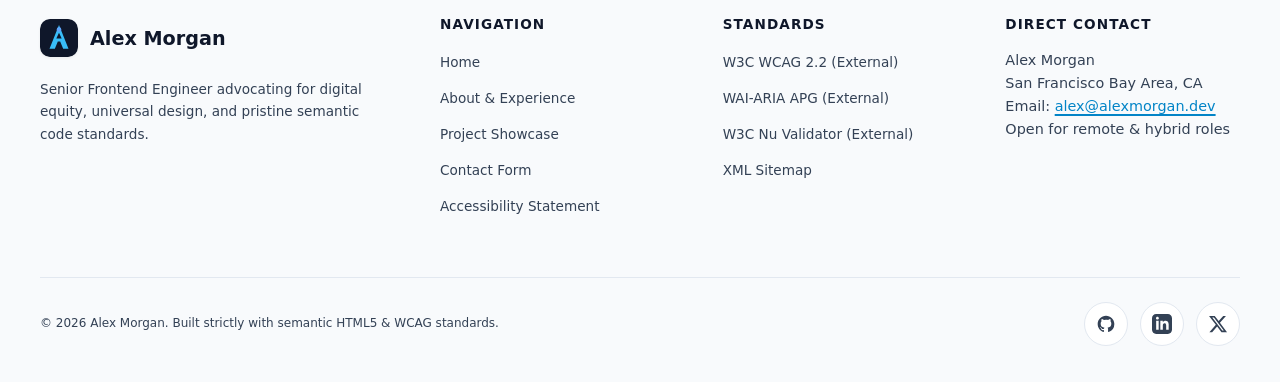
==== commit 5cbbc6f5: "feat(css3): implement advanced CSS3 responsive architecture, dynamic CSS tokens, and mobile-first la" ====
--- a/index.html
+++ b/index.html
@@ -273,7 +273,7 @@
           </article>
         </div>
 
-        <div style="margin-top: var(--spacing-2xl); text-align: center;">
+        <div class="section-cta-wrap">
           <a href="projects.html" class="btn btn-primary">
             <span>View All Projects in Archive</span>
             <svg xmlns="http://www.w3.org/2000/svg" width="18" height="18" viewBox="0 0 24 24" fill="none" stroke="currentColor" stroke-width="2" stroke-linecap="round" stroke-linejoin="round" aria-hidden="true">
@@ -297,13 +297,13 @@
 
     <!-- Call to Action Section -->
     <section class="page-section" aria-labelledby="cta-heading">
-      <div class="container" style="text-align: center; max-width: 48rem;">
+      <div class="container cta-container">
         <span class="eyebrow">Collaboration &amp; Audits</span>
         <h2 id="cta-heading">Ready to Make the Web Accessible for Everyone?</h2>
         <p>
           Whether you need a full WCAG 2.2 accessibility audit, a custom design system built with semantic HTML5, or engineering leadership on high-impact projects, let's connect.
         </p>
-        <div class="btn-group" style="justify-content: center;">
+        <div class="btn-group btn-group-center">
           <a href="contact.html" class="btn btn-primary">Start a Conversation</a>
           <a href="accessibility.html" class="btn btn-secondary">Read Accessibility Statement</a>
         </div>
--- a/css/styles.css
+++ b/css/styles.css
@@ -1,114 +1,153 @@
 /* ==========================================================================
-   Accessible, Modern Semantic CSS - Portfolio Website
-   Compliant with WCAG 2.1 & 2.2 Level AA / AAA Guidelines
+   ADVANCED CSS3 & MOBILE-FIRST RESPONSIVE ARCHITECTURE
+   Portfolio Website - Conforming to WCAG 2.2 AA / AAA & Modern Web Standards
+   Features:
+   - Dynamic CSS Custom Property Token System (Light/Dark Mode with Ambient Glow)
+   - Mobile-First Progressive Enhancement Breakpoints (min-width: 640px, 768px, 1024px, 1280px)
+   - Complex 2D CSS Grid Layouts (Bento-style metrics, responsive project galleries)
+   - Localized Component Alignment with Flexbox
+   - Fluid Clamp Typography & Spatial Scaling
+   - Glassmorphism & Micro-Interactions with Full Accessibility Parity
    ========================================================================== */
 
 /* --------------------------------------------------------------------------
-   1. Design Tokens & Color Palettes (Tested for Contrast >= 4.5:1 / 7:1)
+   1. Dynamic CSS Custom Properties (Theme Design Tokens)
    -------------------------------------------------------------------------- */
 :root {
-  /* Color Palette - Dark Mode Default */
-  --bg-primary: #0b0f19;
-  --bg-secondary: #111827;
-  --bg-tertiary: #1f2937;
-  --bg-card: #151c2d;
-  --bg-card-hover: #1c263c;
+  /* HSL Color Primitives */
+  --hue-primary: 199;        /* Sky Blue */
+  --hue-secondary: 224;      /* Deep Slate */
+  --hue-accent: 160;         /* Emerald Success */
+  --hue-danger: 0;           /* Ruby Red */
+
+  /* Dark Theme Tokens (Default) */
+  --bg-canvas: #070a13;
+  --bg-primary: #0b1120;
+  --bg-secondary: #0f172a;
+  --bg-surface: #131c31;
+  --bg-surface-elevated: #1a2642;
+  --bg-surface-hover: #1e2c4d;
   
+  --bg-glass: rgba(15, 23, 42, 0.78);
+  --bg-glass-elevated: rgba(19, 28, 49, 0.85);
+
   --text-primary: #f8fafc;
   --text-secondary: #94a3b8;
   --text-muted: #64748b;
-  --text-inverse: #0b0f19;
-  
-  --accent-primary: #38bdf8;       /* Contrast > 9:1 against #0b0f19 */
+  --text-inverse: #070a13;
+
+  --accent-primary: #38bdf8;
   --accent-hover: #7dd3fc;
   --accent-active: #0284c7;
   --accent-subtle: rgba(56, 189, 248, 0.12);
-  
-  --border-subtle: #253046;
-  --border-medium: #374151;
-  --border-strong: #475569;
-  
+  --accent-glow: rgba(56, 189, 248, 0.25);
+
+  --border-subtle: rgba(255, 255, 255, 0.08);
+  --border-medium: rgba(255, 255, 255, 0.14);
+  --border-strong: rgba(255, 255, 255, 0.24);
+  --border-accent: rgba(56, 189, 248, 0.4);
+
   --focus-ring: #38bdf8;
-  --focus-ring-offset: #0b0f19;
-  
-  --color-error: #f87171;          /* Passes AA contrast */
-  --color-error-bg: #451a1a;
+  --focus-ring-offset: #070a13;
+
+  --color-error: #f87171;
+  --color-error-bg: rgba(239, 68, 68, 0.12);
   --color-error-border: #ef4444;
   --color-success: #34d399;
-  --color-success-bg: #064e3b;
+  --color-success-bg: rgba(16, 185, 129, 0.12);
   --color-success-border: #10b981;
-  --color-info: #60a5fa;
-
-  /* Typography */
+
+  /* Fluid Spacing Scale (Mobile-First via Clamp) */
+  --space-2xs: clamp(0.25rem, 0.5vw, 0.375rem);
+  --space-xs:  clamp(0.5rem, 1vw, 0.75rem);
+  --space-sm:  clamp(0.75rem, 1.5vw, 1rem);
+  --space-md:  clamp(1rem, 2vw, 1.5rem);
+  --space-lg:  clamp(1.5rem, 3vw, 2.25rem);
+  --space-xl:  clamp(2rem, 4vw, 3rem);
+  --space-2xl: clamp(3rem, 6vw, 4.5rem);
+  --space-3xl: clamp(4rem, 8vw, 6rem);
+
+  /* Fluid Typography Scale */
   --font-sans: system-ui, -apple-system, BlinkMacSystemFont, "Segoe UI", Roboto, "Helvetica Neue", Arial, sans-serif;
   --font-mono: ui-monospace, SFMono-Regular, Menlo, Monaco, Consolas, "Liberation Mono", "Courier New", monospace;
+
+  --text-xs:   clamp(0.75rem, 0.8vw, 0.825rem);
+  --text-sm:   clamp(0.85rem, 0.9vw, 0.925rem);
+  --text-base: clamp(1rem, 1vw + 0.1rem, 1.075rem);
+  --text-lg:   clamp(1.125rem, 1.5vw, 1.25rem);
+  --text-xl:   clamp(1.25rem, 2vw, 1.5rem);
+  --text-2xl:  clamp(1.5rem, 2.8vw, 2rem);
+  --text-3xl:  clamp(1.85rem, 3.8vw, 2.75rem);
+  --text-4xl:  clamp(2.25rem, 5vw, 3.5rem);
+
+  /* Layout Constrains */
+  --max-width-content: 75rem;     /* 1200px */
+  --header-height: 4.25rem;
   
-  --line-height-normal: 1.6;
-  --line-height-heading: 1.25;
-
-  /* Spacing */
-  --spacing-xs: 0.25rem;
-  --spacing-sm: 0.5rem;
-  --spacing-md: 1rem;
-  --spacing-lg: 1.5rem;
-  --spacing-xl: 2rem;
-  --spacing-2xl: 3rem;
-  --spacing-3xl: 4.5rem;
-  
-  /* Layout */
-  --max-width-content: 72rem;     /* 1152px */
-  --header-height: 4.5rem;
-  --border-radius-sm: 0.375rem;
-  --border-radius-md: 0.5rem;
-  --border-radius-lg: 0.75rem;
-  --border-radius-full: 9999px;
-  
-  /* Elevation */
-  --shadow-sm: 0 1px 3px rgba(0, 0, 0, 0.4);
-  --shadow-md: 0 4px 6px -1px rgba(0, 0, 0, 0.5), 0 2px 4px -2px rgba(0, 0, 0, 0.5);
-  --shadow-lg: 0 10px 15px -3px rgba(0, 0, 0, 0.6), 0 4px 6px -4px rgba(0, 0, 0, 0.6);
-  --shadow-focus: 0 0 0 3px var(--focus-ring-offset), 0 0 0 6px var(--focus-ring);
-}
-
-/* Light Theme Override */
+  --radius-sm: 0.375rem;
+  --radius-md: 0.625rem;
+  --radius-lg: 1rem;
+  --radius-xl: 1.5rem;
+  --radius-full: 9999px;
+
+  /* Sophisticated Shadow Hierarchy */
+  --shadow-sm: 0 1px 3px 0 rgba(0, 0, 0, 0.35);
+  --shadow-md: 0 4px 12px -2px rgba(0, 0, 0, 0.45), 0 2px 6px -1px rgba(0, 0, 0, 0.3);
+  --shadow-lg: 0 12px 28px -4px rgba(0, 0, 0, 0.55), 0 6px 14px -2px rgba(0, 0, 0, 0.4);
+  --shadow-glow: 0 0 35px -5px var(--accent-glow);
+
+  /* Micro-Interaction Transitions */
+  --transition-fast: 150ms cubic-bezier(0.4, 0, 0.2, 1);
+  --transition-normal: 250ms cubic-bezier(0.4, 0, 0.2, 1);
+  --transition-bounce: 350ms cubic-bezier(0.34, 1.56, 0.64, 1);
+}
+
+/* Light Theme Tokens */
 [data-theme="light"] {
-  --bg-primary: #f8fafc;
-  --bg-secondary: #ffffff;
-  --bg-tertiary: #f1f5f9;
-  --bg-card: #ffffff;
-  --bg-card-hover: #f8fafc;
-  
-  --text-primary: #0f172a;        /* Contrast > 16:1 against #f8fafc */
-  --text-secondary: #334155;      /* Contrast > 7:1 against #ffffff */
-  --text-muted: #475569;          /* Contrast > 5.5:1 against #ffffff */
+  --bg-canvas: #f1f5f9;
+  --bg-primary: #ffffff;
+  --bg-secondary: #f8fafc;
+  --bg-surface: #ffffff;
+  --bg-surface-elevated: #f8fafc;
+  --bg-surface-hover: #f1f5f9;
+
+  --bg-glass: rgba(255, 255, 255, 0.85);
+  --bg-glass-elevated: rgba(248, 250, 252, 0.92);
+
+  --text-primary: #0f172a;        /* Contrast > 16:1 */
+  --text-secondary: #334155;      /* Contrast > 7:1 */
+  --text-muted: #475569;          /* Contrast > 5.5:1 */
   --text-inverse: #ffffff;
-  
-  --accent-primary: #0369a1;      /* Contrast > 5.8:1 against #f8fafc */
-  --accent-hover: #0284c7;
-  --accent-active: #0c4a6e;
-  --accent-subtle: rgba(3, 105, 161, 0.08);
-  
+
+  --accent-primary: #0284c7;      /* Contrast > 5.8:1 */
+  --accent-hover: #0369a1;
+  --accent-active: #075985;
+  --accent-subtle: rgba(2, 132, 199, 0.08);
+  --accent-glow: rgba(2, 132, 199, 0.2);
+
   --border-subtle: #e2e8f0;
   --border-medium: #cbd5e1;
   --border-strong: #94a3b8;
-  
+  --border-accent: rgba(2, 132, 199, 0.35);
+
   --focus-ring: #0284c7;
   --focus-ring-offset: #ffffff;
-  
+
   --color-error: #991b1b;
   --color-error-bg: #fef2f2;
   --color-error-border: #dc2626;
   --color-success: #166534;
   --color-success-bg: #f0fdf4;
   --color-success-border: #15803d;
-  
-  --shadow-sm: 0 1px 3px rgba(0, 0, 0, 0.08);
-  --shadow-md: 0 4px 6px -1px rgba(0, 0, 0, 0.1), 0 2px 4px -2px rgba(0, 0, 0, 0.05);
-  --shadow-lg: 0 10px 15px -3px rgba(0, 0, 0, 0.1);
+
+  --shadow-sm: 0 1px 3px 0 rgba(0, 0, 0, 0.06);
+  --shadow-md: 0 4px 12px -2px rgba(0, 0, 0, 0.08), 0 2px 6px -1px rgba(0, 0, 0, 0.04);
+  --shadow-lg: 0 12px 28px -4px rgba(0, 0, 0, 0.12), 0 4px 10px -2px rgba(0, 0, 0, 0.05);
+  --shadow-glow: 0 0 25px -4px rgba(2, 132, 199, 0.15);
 }
 
 /* --------------------------------------------------------------------------
-   2. Reset & Base Elements
+   2. Reset & Universal Defaults
    -------------------------------------------------------------------------- */
 *, *::before, *::after {
   box-sizing: border-box;
@@ -117,37 +156,44 @@
 }
 
 html {
-  font-size: 100%;                /* Respect user browser font size preferences */
+  font-size: 100%;
   scroll-behavior: smooth;
   text-size-adjust: 100%;
+  color-scheme: dark light;
 }
 
 body {
   font-family: var(--font-sans);
-  font-size: 1rem;
-  line-height: var(--line-height-normal);
-  color: var(--text-primary);
-  background-color: var(--bg-primary);
+  font-size: var(--text-base);
+  line-height: 1.65;
+  color: var(--text-primary);
+  background-color: var(--bg-canvas);
+  background-image: 
+    radial-gradient(at 0% 0%, var(--accent-subtle) 0px, transparent 45%),
+    radial-gradient(at 100% 100%, rgba(37, 99, 235, 0.06) 0px, transparent 50%);
+  background-attachment: fixed;
   min-height: 100vh;
   display: flex;
   flex-direction: column;
-  transition: background-color 0.2s ease, color 0.2s ease;
+  transition: background-color var(--transition-normal), color var(--transition-normal);
+  -webkit-font-smoothing: antialiased;
+  -moz-osx-font-smoothing: grayscale;
 }
 
 /* --------------------------------------------------------------------------
-   3. Accessible Focus Indicators (WCAG 2.4.7 & 2.4.13)
+   3. Accessible Focus Indicators (WCAG 2.4.7, 2.4.11, 2.4.13)
    -------------------------------------------------------------------------- */
 :focus {
-  outline: none; /* Removed only in favor of focus-visible below */
+  outline: none;
 }
 
 :focus-visible {
   outline: 3px solid var(--focus-ring);
   outline-offset: 3px;
-  border-radius: var(--border-radius-sm);
-}
-
-/* Windows High Contrast / Forced Colors Mode */
+  border-radius: var(--radius-sm);
+  transition: outline-offset var(--transition-fast);
+}
+
 @media (forced-colors: active) {
   :focus-visible {
     outline: 3px solid Highlight;
@@ -156,7 +202,7 @@
 }
 
 /* --------------------------------------------------------------------------
-   4. Skip Link (WCAG 2.4.1 Bypass Blocks)
+   4. Skip Link Landmark Navigation
    -------------------------------------------------------------------------- */
 .skip-link {
   position: absolute;
@@ -169,10 +215,10 @@
   font-weight: 700;
   font-size: 1rem;
   text-decoration: none;
-  border-radius: var(--border-radius-md);
+  border-radius: var(--radius-md);
   box-shadow: var(--shadow-lg);
   transform: translateY(-200%);
-  transition: transform 0.2s ease;
+  transition: transform var(--transition-fast);
 }
 
 .skip-link:focus {
@@ -182,7 +228,7 @@
 }
 
 /* --------------------------------------------------------------------------
-   5. Screen Reader Only Utility Class (WCAG 4.1.2)
+   5. Screen Reader Utility Class (WCAG 4.1.2)
    -------------------------------------------------------------------------- */
 .sr-only,
 .visually-hidden {
@@ -198,32 +244,33 @@
 }
 
 /* --------------------------------------------------------------------------
-   6. Typography & Headings
+   6. Typography Hierarchy & Elements
    -------------------------------------------------------------------------- */
 h1, h2, h3, h4, h5, h6 {
-  line-height: var(--line-height-heading);
-  color: var(--text-primary);
-  font-weight: 700;
-  letter-spacing: -0.02em;
+  line-height: 1.2;
+  color: var(--text-primary);
+  font-weight: 800;
+  letter-spacing: -0.025em;
+  text-wrap: balance;
 }
 
 h1 {
-  font-size: clamp(2rem, 5vw, 3.25rem);
-  margin-bottom: var(--spacing-md);
+  font-size: var(--text-4xl);
+  margin-bottom: var(--space-sm);
 }
 
 h2 {
-  font-size: clamp(1.5rem, 3.5vw, 2.25rem);
-  margin-bottom: var(--spacing-md);
+  font-size: var(--text-3xl);
+  margin-bottom: var(--space-sm);
 }
 
 h3 {
-  font-size: clamp(1.2rem, 2.5vw, 1.5rem);
-  margin-bottom: var(--spacing-sm);
+  font-size: var(--text-xl);
+  margin-bottom: var(--space-2xs);
 }
 
 p {
-  margin-bottom: var(--spacing-md);
+  margin-bottom: var(--space-sm);
   color: var(--text-secondary);
 }
 
@@ -236,7 +283,7 @@
   text-decoration: underline;
   text-decoration-thickness: 1.5px;
   text-underline-offset: 3px;
-  transition: color 0.15s ease;
+  transition: color var(--transition-fast), text-decoration-thickness var(--transition-fast);
 }
 
 a:hover {
@@ -244,14 +291,22 @@
   text-decoration-thickness: 2.5px;
 }
 
-ul, ol {
-  padding-left: 1.5rem;
-  margin-bottom: var(--spacing-md);
-  color: var(--text-secondary);
-}
-
-li {
-  margin-bottom: 0.35rem;
+mark {
+  background: var(--accent-subtle);
+  color: var(--accent-primary);
+  padding: 0.1em 0.35em;
+  border-radius: var(--radius-sm);
+  border: 1px solid var(--border-accent);
+}
+
+code, kbd {
+  font-family: var(--font-mono);
+  font-size: 0.88em;
+  background-color: var(--bg-surface-elevated);
+  padding: 0.2rem 0.45rem;
+  border-radius: var(--radius-sm);
+  border: 1px solid var(--border-medium);
+  color: var(--accent-primary);
 }
 
 img, svg {
@@ -260,41 +315,26 @@
   height: auto;
 }
 
-code, kbd {
-  font-family: var(--font-mono);
-  font-size: 0.9em;
-  background-color: var(--bg-tertiary);
-  padding: 0.15rem 0.4rem;
-  border-radius: var(--border-radius-sm);
-  border: 1px solid var(--border-subtle);
-  color: var(--accent-primary);
-}
-
 /* --------------------------------------------------------------------------
-   7. Layout & Landmark Elements
+   7. Layout Architecture: Container & Header Landmark
    -------------------------------------------------------------------------- */
 .container {
   width: 100%;
   max-width: var(--max-width-content);
-  margin-left: auto;
-  margin-right: auto;
-  padding-left: var(--spacing-lg);
-  padding-right: var(--spacing-lg);
-}
-
-/* Header & Primary Navigation */
+  margin-inline: auto;
+  padding-inline: var(--space-md);
+}
+
+/* Glassmorphism Header */
 .site-header {
   position: sticky;
   top: 0;
   z-index: 1000;
-  background-color: rgba(11, 15, 25, 0.92);
-  backdrop-filter: blur(12px);
-  -webkit-backdrop-filter: blur(12px);
+  background-color: var(--bg-glass);
+  backdrop-filter: blur(16px) saturate(180%);
+  -webkit-backdrop-filter: blur(16px) saturate(180%);
   border-bottom: 1px solid var(--border-subtle);
-}
-
-[data-theme="light"] .site-header {
-  background-color: rgba(255, 255, 255, 0.92);
+  transition: background-color var(--transition-normal), border-color var(--transition-normal);
 }
 
 .header-container {
@@ -305,33 +345,45 @@
 }
 
 .brand-link {
-  display: flex;
+  display: inline-flex;
   align-items: center;
   gap: 0.75rem;
   text-decoration: none;
   font-weight: 800;
-  font-size: 1.25rem;
-  color: var(--text-primary);
-  min-height: 44px;
+  font-size: var(--text-lg);
+  color: var(--text-primary);
+  min-height: 44px; /* Accessible Touch Target */
+  transition: opacity var(--transition-fast);
+}
+
+.brand-link:hover {
+  opacity: 0.85;
+  text-decoration: none;
 }
 
 .brand-logo {
-  width: 36px;
-  height: 36px;
-  border-radius: var(--border-radius-sm);
-}
-
+  width: 38px;
+  height: 38px;
+  border-radius: var(--radius-md);
+  box-shadow: var(--shadow-sm);
+}
+
+/* Navigation Group & List */
 .nav-group {
   display: flex;
   align-items: center;
-  gap: 1.5rem;
+  gap: var(--space-sm);
+}
+
+.primary-nav {
+  display: none; /* Mobile-first hidden; revealed via mobile toggle or min-width query */
 }
 
 .nav-list {
   display: flex;
-  align-items: center;
+  flex-direction: column;
+  list-style: none;
   gap: 0.5rem;
-  list-style: none;
   padding: 0;
   margin: 0;
 }
@@ -339,33 +391,35 @@
 .nav-link {
   display: inline-flex;
   align-items: center;
-  padding: 0.5rem 0.875rem;
+  padding: 0.625rem 1rem;
   color: var(--text-secondary);
   text-decoration: none;
   font-weight: 600;
-  font-size: 0.95rem;
-  border-radius: var(--border-radius-md);
-  min-height: 44px; /* Touch target minimum */
-  transition: all 0.15s ease;
+  font-size: var(--text-sm);
+  border-radius: var(--radius-md);
+  min-height: 44px;
+  transition: all var(--transition-fast);
 }
 
 .nav-link:hover {
   color: var(--text-primary);
-  background-color: var(--bg-tertiary);
+  background-color: var(--bg-surface-elevated);
+  text-decoration: none;
 }
 
 .nav-link[aria-current="page"] {
   color: var(--accent-primary);
   background-color: var(--accent-subtle);
-  border-bottom: 2px solid var(--accent-primary);
-}
-
-/* Theme Toggle Button */
-.theme-toggle-btn {
-  background: var(--bg-tertiary);
+  box-shadow: inset 0 0 0 1px var(--border-accent);
+}
+
+/* Header Action Buttons */
+.theme-toggle-btn,
+.mobile-menu-toggle {
+  background: var(--bg-surface);
   color: var(--text-primary);
   border: 1px solid var(--border-medium);
-  border-radius: var(--border-radius-md);
+  border-radius: var(--radius-md);
   padding: 0.5rem;
   min-width: 44px;
   min-height: 44px;
@@ -373,38 +427,43 @@
   display: inline-flex;
   align-items: center;
   justify-content: center;
-  transition: background-color 0.2s ease, border-color 0.2s ease;
-}
-
-.theme-toggle-btn:hover {
-  background-color: var(--bg-card-hover);
+  transition: background-color var(--transition-fast), border-color var(--transition-fast), transform var(--transition-fast);
+}
+
+.theme-toggle-btn:hover,
+.mobile-menu-toggle:hover {
+  background-color: var(--bg-surface-hover);
   border-color: var(--accent-primary);
-}
-
-/* Mobile Nav Toggle Button */
-.mobile-menu-toggle {
-  display: none;
-  background: transparent;
-  color: var(--text-primary);
-  border: 1px solid var(--border-medium);
-  border-radius: var(--border-radius-md);
-  padding: 0.5rem;
-  min-width: 44px;
-  min-height: 44px;
-  cursor: pointer;
-  align-items: center;
-  justify-content: center;
-}
-
-/* Main Content Area */
+  transform: translateY(-1px);
+}
+
+/* Mobile Menu Open State */
+.primary-nav.is-open {
+  display: block;
+  position: fixed;
+  top: var(--header-height);
+  left: 0;
+  right: 0;
+  background-color: var(--bg-glass-elevated);
+  backdrop-filter: blur(20px);
+  -webkit-backdrop-filter: blur(20px);
+  border-bottom: 1px solid var(--border-medium);
+  padding: var(--space-md);
+  box-shadow: var(--shadow-lg);
+  z-index: 999;
+}
+
+/* --------------------------------------------------------------------------
+   8. Main Content & Section Architecture
+   -------------------------------------------------------------------------- */
 main {
   flex: 1 0 auto;
 }
 
 .page-section {
-  padding-top: var(--spacing-3xl);
-  padding-bottom: var(--spacing-3xl);
+  padding-block: var(--space-2xl);
   border-bottom: 1px solid var(--border-subtle);
+  position: relative;
 }
 
 .page-section:last-of-type {
@@ -412,181 +471,261 @@
 }
 
 .section-header {
-  margin-bottom: var(--spacing-2xl);
+  margin-bottom: var(--space-xl);
   text-align: left;
 }
 
 .section-subtitle {
-  font-size: 1.125rem;
+  font-size: var(--text-lg);
   color: var(--text-secondary);
-  max-width: 42rem;
+  max-width: 44rem;
+  margin-top: 0.5rem;
 }
 
 .eyebrow {
-  display: inline-block;
+  display: inline-flex;
+  align-items: center;
+  gap: 0.5rem;
   font-family: var(--font-mono);
-  font-size: 0.85rem;
+  font-size: var(--text-xs);
   font-weight: 700;
   text-transform: uppercase;
-  letter-spacing: 0.08em;
+  letter-spacing: 0.1em;
   color: var(--accent-primary);
-  margin-bottom: var(--spacing-xs);
+  margin-bottom: var(--space-2xs);
+  background: var(--accent-subtle);
+  padding: 0.25rem 0.75rem;
+  border-radius: var(--radius-full);
+  border: 1px solid var(--border-accent);
 }
 
 /* --------------------------------------------------------------------------
-   8. Components: Buttons, Cards, Grids
+   9. Component Styles: Buttons, Badges & Groups
    -------------------------------------------------------------------------- */
 .btn {
   display: inline-flex;
   align-items: center;
   justify-content: center;
-  gap: 0.5rem;
-  padding: 0.75rem 1.5rem;
-  font-size: 1rem;
+  gap: 0.625rem;
+  padding: 0.75rem 1.625rem;
+  font-size: var(--text-base);
   font-weight: 600;
   text-decoration: none;
-  border-radius: var(--border-radius-md);
-  border: 2px solid transparent;
+  border-radius: var(--radius-md);
+  border: 1.5px solid transparent;
   cursor: pointer;
-  min-height: 44px; /* Accessible touch target */
-  transition: all 0.2s ease;
+  min-height: 48px; /* Accessible 44px+ touch target */
+  transition: all var(--transition-normal);
+  white-space: nowrap;
 }
 
 .btn-primary {
   background-color: var(--accent-primary);
   color: var(--text-inverse);
-  border-color: var(--accent-primary);
+  box-shadow: 0 4px 14px 0 var(--accent-glow);
 }
 
 .btn-primary:hover {
   background-color: var(--accent-hover);
-  border-color: var(--accent-hover);
   color: var(--text-inverse);
+  text-decoration: none;
+  transform: translateY(-2px);
+  box-shadow: 0 6px 20px 0 var(--accent-glow);
 }
 
 .btn-secondary {
-  background-color: transparent;
-  color: var(--text-primary);
-  border-color: var(--border-strong);
+  background-color: var(--bg-surface);
+  color: var(--text-primary);
+  border-color: var(--border-medium);
 }
 
 .btn-secondary:hover {
-  background-color: var(--bg-tertiary);
+  background-color: var(--bg-surface-hover);
   border-color: var(--accent-primary);
   color: var(--accent-primary);
+  text-decoration: none;
+  transform: translateY(-2px);
 }
 
 .btn-group {
   display: flex;
-  flex-wrap: wrap;
-  gap: 1rem;
-  margin-top: var(--spacing-lg);
-}
-
-/* Hero Section */
+  flex-direction: column;
+  gap: var(--space-sm);
+  margin-top: var(--space-md);
+}
+
+.btn-group-center {
+  justify-content: center;
+}
+
+.section-cta-wrap {
+  margin-top: var(--space-2xl);
+  text-align: center;
+}
+
+.cta-container {
+  text-align: center;
+  max-width: 48rem;
+}
+
+/* --------------------------------------------------------------------------
+   10. Complex 2D CSS Grid Layouts
+   -------------------------------------------------------------------------- */
+
+/* Hero Section Grid (Mobile: 1 column, Desktop: 2 columns) */
 .hero-grid {
   display: grid;
-  grid-template-columns: 1.3fr 0.9fr;
-  align-items: center;
-  gap: var(--spacing-3xl);
-  padding: var(--spacing-2xl) 0;
+  grid-template-columns: 1fr;
+  align-items: center;
+  gap: var(--space-xl);
+  padding-block: var(--space-lg);
 }
 
 .hero-avatar-wrapper {
   display: flex;
   justify-content: center;
   align-items: center;
+  position: relative;
+}
+
+.hero-avatar-wrapper::before {
+  content: "";
+  position: absolute;
+  width: 85%;
+  height: 85%;
+  border-radius: var(--radius-full);
+  background: radial-gradient(circle, var(--accent-glow) 0%, transparent 70%);
+  filter: blur(25px);
+  z-index: 0;
 }
 
 .hero-avatar {
+  position: relative;
+  z-index: 1;
   width: 100%;
-  max-width: 340px;
+  max-width: 320px;
   height: auto;
-  border-radius: var(--border-radius-full);
+  border-radius: var(--radius-full);
   box-shadow: var(--shadow-lg);
-}
-
-/* Feature & Metrics Grid */
+  border: 4px solid var(--border-medium);
+}
+
+/* Bento Metrics Grid */
 .metrics-strip {
   display: grid;
-  grid-template-columns: repeat(auto-fit, minmax(220px, 1fr));
-  gap: var(--spacing-lg);
-  margin-top: var(--spacing-2xl);
+  grid-template-columns: 1fr;
+  gap: var(--space-md);
+  margin-top: var(--space-lg);
 }
 
 .metric-card {
-  background-color: var(--bg-card);
+  background: var(--bg-surface);
   border: 1px solid var(--border-subtle);
-  border-radius: var(--border-radius-lg);
-  padding: var(--spacing-lg);
+  border-radius: var(--radius-lg);
+  padding: var(--space-md);
   box-shadow: var(--shadow-sm);
+  transition: transform var(--transition-normal), border-color var(--transition-normal), box-shadow var(--transition-normal);
+  position: relative;
+  overflow: hidden;
+}
+
+.metric-card::before {
+  content: "";
+  position: absolute;
+  top: 0;
+  left: 0;
+  width: 100%;
+  height: 3px;
+  background: linear-gradient(90deg, transparent, var(--accent-primary), transparent);
+  opacity: 0;
+  transition: opacity var(--transition-normal);
+}
+
+.metric-card:hover {
+  transform: translateY(-4px);
+  border-color: var(--border-accent);
+  box-shadow: var(--shadow-md);
+}
+
+.metric-card:hover::before {
+  opacity: 1;
 }
 
 .metric-value {
-  font-size: 2.25rem;
+  font-size: var(--text-3xl);
   font-weight: 800;
   color: var(--accent-primary);
   line-height: 1.1;
-  margin-bottom: var(--spacing-xs);
+  margin-bottom: var(--space-2xs);
+  font-feature-settings: "tnum";
 }
 
 .metric-label {
-  font-weight: 600;
-  color: var(--text-primary);
-  margin-bottom: var(--spacing-xs);
+  font-weight: 700;
+  font-size: var(--text-base);
+  color: var(--text-primary);
+  margin-bottom: var(--space-2xs);
 }
 
 .metric-desc {
-  font-size: 0.875rem;
+  font-size: var(--text-sm);
   color: var(--text-secondary);
-}
-
-/* Project Cards Grid */
+  line-height: 1.5;
+}
+
+/* Projects Showcase Grid (Auto-Fit 2D Architecture) */
 .projects-grid {
   display: grid;
-  grid-template-columns: repeat(auto-fill, minmax(320px, 1fr));
-  gap: var(--spacing-xl);
+  grid-template-columns: 1fr;
+  gap: var(--space-lg);
 }
 
 .project-card {
-  background-color: var(--bg-card);
+  background: var(--bg-surface);
   border: 1px solid var(--border-subtle);
-  border-radius: var(--border-radius-lg);
+  border-radius: var(--radius-lg);
   overflow: hidden;
   display: flex;
   flex-direction: column;
-  transition: transform 0.2s ease, border-color 0.2s ease, box-shadow 0.2s ease;
+  transition: transform var(--transition-normal), border-color var(--transition-normal), box-shadow var(--transition-normal);
+  box-shadow: var(--shadow-sm);
 }
 
 .project-card:hover {
-  transform: translateY(-4px);
-  border-color: var(--accent-primary);
-  box-shadow: var(--shadow-lg);
+  transform: translateY(-6px);
+  border-color: var(--border-accent);
+  box-shadow: var(--shadow-lg), var(--shadow-glow);
 }
 
 .project-media {
-  background-color: var(--bg-tertiary);
+  background-color: var(--bg-primary);
   aspect-ratio: 16 / 9;
   overflow: hidden;
   border-bottom: 1px solid var(--border-subtle);
+  position: relative;
 }
 
 .project-media img {
   width: 100%;
   height: 100%;
   object-fit: cover;
+  transition: transform var(--transition-normal);
+}
+
+.project-card:hover .project-media img {
+  transform: scale(1.02);
 }
 
 .project-body {
-  padding: var(--spacing-lg);
+  padding: var(--space-md);
   display: flex;
   flex-direction: column;
   flex: 1;
 }
 
 .project-title {
-  font-size: 1.35rem;
-  margin-bottom: var(--spacing-xs);
+  font-size: var(--text-xl);
+  margin-bottom: 0.5rem;
 }
 
 .project-title a {
@@ -599,72 +738,79 @@
 }
 
 .project-desc {
-  font-size: 0.95rem;
+  font-size: var(--text-sm);
   color: var(--text-secondary);
   flex: 1;
-  margin-bottom: var(--spacing-md);
-}
-
+  margin-bottom: var(--space-md);
+  line-height: 1.6;
+}
+
+/* Tag Badges (Flexbox Localized Alignment) */
 .tags-list {
   display: flex;
   flex-wrap: wrap;
   gap: 0.5rem;
   list-style: none;
   padding: 0;
-  margin: 0 0 var(--spacing-md) 0;
+  margin: 0 0 var(--space-md) 0;
 }
 
 .tag-badge {
   font-family: var(--font-mono);
-  font-size: 0.75rem;
+  font-size: var(--text-xs);
   font-weight: 600;
-  padding: 0.25rem 0.6rem;
-  background-color: var(--bg-tertiary);
+  padding: 0.25rem 0.65rem;
+  background-color: var(--bg-surface-elevated);
   color: var(--text-secondary);
-  border-radius: var(--border-radius-sm);
+  border-radius: var(--radius-sm);
   border: 1px solid var(--border-subtle);
 }
 
 .project-actions {
   display: flex;
-  gap: 1rem;
+  flex-wrap: wrap;
+  gap: 0.75rem;
   margin-top: auto;
   align-items: center;
 }
 
-/* Skills Grid */
+/* Skills 2D Grid */
 .skills-grid {
   display: grid;
-  grid-template-columns: repeat(auto-fit, minmax(280px, 1fr));
-  gap: var(--spacing-xl);
+  grid-template-columns: 1fr;
+  gap: var(--space-md);
 }
 
 .skill-category {
-  background-color: var(--bg-card);
+  background: var(--bg-surface);
   border: 1px solid var(--border-subtle);
-  border-radius: var(--border-radius-lg);
-  padding: var(--spacing-lg);
+  border-radius: var(--radius-lg);
+  padding: var(--space-md);
+  box-shadow: var(--shadow-sm);
 }
 
 .skill-category h3 {
   display: flex;
   align-items: center;
-  gap: 0.5rem;
+  gap: 0.625rem;
   color: var(--accent-primary);
+  font-size: var(--text-lg);
 }
 
 .skill-list {
   list-style: none;
   padding: 0;
-  margin: var(--spacing-md) 0 0 0;
+  margin-top: var(--space-sm);
 }
 
 .skill-item {
   display: flex;
   justify-content: space-between;
-  padding: 0.5rem 0;
+  align-items: center;
+  padding-block: 0.6rem;
   border-bottom: 1px solid var(--border-subtle);
   color: var(--text-secondary);
+  font-size: var(--text-sm);
 }
 
 .skill-item:last-child {
@@ -676,24 +822,47 @@
   color: var(--color-success);
 }
 
-/* Semantic Aside / Callout Box */
+/* About Page 2D Grid Architecture */
+.about-grid {
+  display: grid;
+  grid-template-columns: 1fr;
+  gap: var(--space-lg);
+  align-items: start;
+}
+
+.experience-timeline {
+  display: flex;
+  flex-direction: column;
+  gap: var(--space-lg);
+}
+
+.timeline-header {
+  display: flex;
+  flex-direction: column;
+  gap: 0.25rem;
+  margin-bottom: 0.5rem;
+}
+
+/* Semantic Aside / Highlight Callout */
 .aside-callout {
-  background-color: var(--bg-card);
+  background: var(--bg-surface);
   border-left: 4px solid var(--accent-primary);
-  border-radius: 0 var(--border-radius-md) var(--border-radius-md) 0;
-  padding: var(--spacing-lg);
-  margin: var(--spacing-xl) 0;
-}
-
+  border-radius: 0 var(--radius-md) var(--radius-md) 0;
+  padding: var(--space-md);
+  margin-block: var(--space-lg);
+  box-shadow: var(--shadow-sm);
+}
+
+.aside-callout h2,
 .aside-callout h3 {
-  font-size: 1.15rem;
+  font-size: var(--text-lg);
   color: var(--accent-primary);
-  margin-bottom: var(--spacing-xs);
-}
-
-/* Breadcrumbs (WCAG Compliant) */
+  margin-bottom: var(--space-2xs);
+}
+
+/* Breadcrumb Navigation */
 .breadcrumb-nav {
-  margin: var(--spacing-lg) 0;
+  margin-block: var(--space-sm);
 }
 
 .breadcrumb-list {
@@ -704,21 +873,19 @@
   list-style: none;
   padding: 0;
   margin: 0;
-  font-size: 0.9rem;
+  font-size: var(--text-sm);
 }
 
 .breadcrumb-item {
   display: inline-flex;
   align-items: center;
   gap: 0.5rem;
-  margin-bottom: 0;
   color: var(--text-muted);
 }
 
 .breadcrumb-item::after {
   content: "/";
   color: var(--text-muted);
-  aria-hidden: true;
 }
 
 .breadcrumb-item:last-child::after {
@@ -742,33 +909,35 @@
 }
 
 /* --------------------------------------------------------------------------
-   9. Accessible Contact Form Styles
+   11. Contact Layout & Form Components
    -------------------------------------------------------------------------- */
 .contact-layout {
   display: grid;
-  grid-template-columns: 1fr 1.25fr;
-  gap: var(--spacing-3xl);
+  grid-template-columns: 1fr;
+  gap: var(--space-lg);
   align-items: start;
 }
 
-.contact-info-panel {
-  background-color: var(--bg-card);
+.contact-info-panel,
+.form-card {
+  background: var(--bg-surface);
   border: 1px solid var(--border-subtle);
-  border-radius: var(--border-radius-lg);
-  padding: var(--spacing-xl);
+  border-radius: var(--radius-lg);
+  padding: var(--space-md);
+  box-shadow: var(--shadow-md);
 }
 
 .contact-methods {
   list-style: none;
   padding: 0;
-  margin: var(--spacing-lg) 0 0 0;
+  margin-top: var(--space-md);
 }
 
 .contact-method-item {
   display: flex;
   align-items: flex-start;
   gap: 1rem;
-  margin-bottom: var(--spacing-lg);
+  margin-bottom: var(--space-md);
 }
 
 .contact-method-icon {
@@ -776,43 +945,35 @@
   width: 24px;
   height: 24px;
   color: var(--accent-primary);
-  margin-top: 0.2rem;
-}
-
-/* Form Container */
-.form-card {
-  background-color: var(--bg-card);
-  border: 1px solid var(--border-subtle);
-  border-radius: var(--border-radius-lg);
-  padding: var(--spacing-2xl);
-  box-shadow: var(--shadow-md);
-}
-
+  margin-top: 0.15rem;
+}
+
+/* Accessible Form Styling */
 .accessible-form {
   display: flex;
   flex-direction: column;
-  gap: var(--spacing-lg);
+  gap: var(--space-md);
 }
 
 fieldset {
   border: 1px solid var(--border-subtle);
-  border-radius: var(--border-radius-md);
-  padding: var(--spacing-lg);
+  border-radius: var(--radius-md);
+  padding: var(--space-md);
   margin: 0;
 }
 
 legend {
   font-weight: 700;
-  font-size: 1.1rem;
-  color: var(--text-primary);
-  padding: 0 0.5rem;
+  font-size: var(--text-base);
+  color: var(--text-primary);
+  padding-inline: 0.5rem;
 }
 
 .form-group {
   display: flex;
   flex-direction: column;
-  gap: 0.4rem;
-  margin-bottom: var(--spacing-md);
+  gap: 0.35rem;
+  margin-bottom: var(--space-sm);
 }
 
 .form-group:last-child {
@@ -821,7 +982,7 @@
 
 .form-label {
   font-weight: 600;
-  font-size: 0.95rem;
+  font-size: var(--text-sm);
   color: var(--text-primary);
   display: flex;
   justify-content: space-between;
@@ -830,28 +991,27 @@
 
 .required-badge {
   color: var(--color-error);
-  font-size: 0.85rem;
-  font-weight: 600;
+  font-size: var(--text-xs);
+  font-weight: 700;
 }
 
 .form-help-text {
-  font-size: 0.85rem;
+  font-size: var(--text-xs);
   color: var(--text-muted);
-  line-height: 1.4;
-}
-
-/* Inputs, Select, Textarea */
+}
+
+/* Interactive Controls */
 .form-control {
   width: 100%;
   font-family: inherit;
-  font-size: 1rem;
+  font-size: var(--text-base);
   color: var(--text-primary);
   background-color: var(--bg-secondary);
   border: 1.5px solid var(--border-medium);
-  border-radius: var(--border-radius-md);
+  border-radius: var(--radius-md);
   padding: 0.75rem 1rem;
-  min-height: 48px; /* Accessible touch target */
-  transition: border-color 0.15s ease, box-shadow 0.15s ease;
+  min-height: 48px;
+  transition: border-color var(--transition-fast), box-shadow var(--transition-fast);
 }
 
 .form-control:hover {
@@ -865,11 +1025,25 @@
 }
 
 textarea.form-control {
-  min-height: 120px;
+  min-height: 130px;
   resize: vertical;
 }
 
-/* Radio & Checkbox Groups */
+/* Choice & Radios */
+.choice-fieldset {
+  border: 1px solid var(--border-subtle);
+  border-radius: var(--radius-md);
+  padding: var(--space-sm);
+  margin-block: var(--space-sm);
+}
+
+.choice-legend {
+  font-size: var(--text-sm);
+  font-weight: 600;
+  color: var(--text-primary);
+  padding-inline: 0.35rem;
+}
+
 .choice-group {
   display: flex;
   flex-direction: column;
@@ -877,14 +1051,23 @@
   margin-top: 0.5rem;
 }
 
+.form-actions-wrap {
+  display: flex;
+  align-items: center;
+  justify-content: space-between;
+  flex-wrap: wrap;
+  gap: var(--space-sm);
+  margin-top: var(--space-sm);
+}
+
 .choice-label {
   display: flex;
   align-items: center;
   gap: 0.75rem;
-  font-size: 0.95rem;
+  font-size: var(--text-sm);
   color: var(--text-primary);
   cursor: pointer;
-  min-height: 44px; /* Accessible touch target */
+  min-height: 44px;
 }
 
 .choice-input {
@@ -894,7 +1077,7 @@
   cursor: pointer;
 }
 
-/* Validation States */
+/* Validation Feedback Alert States */
 .form-group.has-error .form-control {
   border-color: var(--color-error-border);
   background-color: var(--color-error-bg);
@@ -906,7 +1089,7 @@
 
 .form-error-msg {
   display: none;
-  font-size: 0.85rem;
+  font-size: var(--text-xs);
   font-weight: 600;
   color: var(--color-error);
   align-items: center;
@@ -917,84 +1100,78 @@
   display: flex;
 }
 
-/* Live Alert Summaries */
 .alert-box {
-  border-radius: var(--border-radius-md);
-  padding: var(--spacing-md) var(--spacing-lg);
-  margin-bottom: var(--spacing-lg);
+  border-radius: var(--radius-md);
+  padding: var(--space-sm) var(--space-md);
+  margin-bottom: var(--space-md);
   display: none;
 }
 
 .alert-error {
   background-color: var(--color-error-bg);
   border: 2px solid var(--color-error-border);
-  color: var(--text-primary);
-}
-
+}
+
+.alert-error h2,
 .alert-error h3 {
   color: var(--color-error);
-  font-size: 1.1rem;
+  font-size: var(--text-base);
   margin-bottom: 0.5rem;
-  display: flex;
-  align-items: center;
-  gap: 0.5rem;
 }
 
 .alert-error ul {
+  padding-left: 1.25rem;
   margin-bottom: 0;
-  padding-left: 1.25rem;
 }
 
 .alert-error a {
   color: var(--text-primary);
-  font-weight: 600;
+  font-weight: 700;
   text-decoration: underline;
 }
 
 .alert-success {
   background-color: var(--color-success-bg);
   border: 2px solid var(--color-success-border);
-  color: var(--text-primary);
-}
-
+}
+
+.alert-success h2,
 .alert-success h3 {
   color: var(--color-success);
-  font-size: 1.15rem;
+  font-size: var(--text-lg);
   margin-bottom: 0.5rem;
 }
 
 /* --------------------------------------------------------------------------
-   10. Semantic Footer
+   12. Semantic Footer Landmark
    -------------------------------------------------------------------------- */
 .site-footer {
   margin-top: auto;
   background-color: var(--bg-secondary);
   border-top: 1px solid var(--border-subtle);
-  padding-top: var(--spacing-3xl);
-  padding-bottom: var(--spacing-2xl);
+  padding-block: var(--space-2xl) var(--space-lg);
 }
 
 .footer-grid {
   display: grid;
-  grid-template-columns: 1.5fr 1fr 1fr 1fr;
-  gap: var(--spacing-2xl);
-  margin-bottom: var(--spacing-2xl);
+  grid-template-columns: 1fr;
+  gap: var(--space-xl);
+  margin-bottom: var(--space-xl);
 }
 
 .footer-brand p {
-  margin-top: var(--spacing-sm);
-  font-size: 0.9rem;
+  margin-top: 0.75rem;
+  font-size: var(--text-sm);
   color: var(--text-secondary);
-  max-width: 20rem;
 }
 
 .footer-heading {
-  font-size: 1rem;
+  font-size: var(--text-sm);
   font-weight: 700;
   text-transform: uppercase;
-  letter-spacing: 0.05em;
-  color: var(--text-primary);
-  margin-bottom: var(--spacing-md);
+  letter-spacing: 0.08em;
+  color: var(--text-primary);
+  margin-bottom: var(--space-sm);
 }
 
 .footer-links {
@@ -1010,7 +1187,7 @@
 .footer-links a {
   color: var(--text-secondary);
   text-decoration: none;
-  font-size: 0.9rem;
+  font-size: var(--text-sm);
   display: inline-block;
   min-height: 24px;
 }
@@ -1022,19 +1199,18 @@
 
 .footer-bottom {
   display: flex;
-  justify-content: space-between;
-  align-items: center;
-  flex-wrap: wrap;
+  flex-direction: column;
+  align-items: flex-start;
   gap: 1rem;
-  padding-top: var(--spacing-lg);
+  padding-top: var(--space-md);
   border-top: 1px solid var(--border-subtle);
-  font-size: 0.875rem;
+  font-size: var(--text-xs);
   color: var(--text-muted);
 }
 
 .footer-social-links {
   display: flex;
-  gap: 1rem;
+  gap: 0.75rem;
   list-style: none;
   padding: 0;
   margin: 0;
@@ -1046,12 +1222,12 @@
   justify-content: center;
   width: 44px;
   height: 44px;
-  background-color: var(--bg-tertiary);
+  background-color: var(--bg-surface);
   color: var(--text-secondary);
-  border-radius: var(--border-radius-full);
+  border-radius: var(--radius-full);
   border: 1px solid var(--border-subtle);
   text-decoration: none;
-  transition: all 0.15s ease;
+  transition: all var(--transition-fast);
 }
 
 .social-link:hover {
@@ -1061,80 +1237,108 @@
 }
 
 /* --------------------------------------------------------------------------
-   11. Responsive Design & Breakpoints
+   13. Mobile-First Progressive Enhancement Breakpoints
    -------------------------------------------------------------------------- */
-@media (max-width: 900px) {
+
+/* Small Tablets / Large Phones (min-width: 640px) */
+@media (min-width: 640px) {
+  .btn-group {
+    flex-direction: row;
+  }
+
+  .timeline-header {
+    flex-direction: row;
+    justify-content: space-between;
+    align-items: baseline;
+  }
+
+  .metrics-strip {
+    grid-template-columns: repeat(2, 1fr);
+  }
+
+  .skills-grid {
+    grid-template-columns: repeat(2, 1fr);
+  }
+
+  .footer-grid {
+    grid-template-columns: repeat(2, 1fr);
+  }
+}
+
+/* Tablets & Desktop Viewports (min-width: 768px) */
+@media (min-width: 768px) {
+  .mobile-menu-toggle {
+    display: none; /* Hide hamburger on tablet/desktop */
+  }
+
+  .primary-nav {
+    display: block; /* Persistent horizontal navbar */
+    position: static;
+    background: transparent;
+    padding: 0;
+    box-shadow: none;
+    border: none;
+  }
+
+  .nav-list {
+    flex-direction: row;
+    align-items: center;
+  }
+
+  .projects-grid {
+    grid-template-columns: repeat(2, 1fr);
+  }
+
+  .footer-bottom {
+    flex-direction: row;
+    justify-content: space-between;
+    align-items: center;
+  }
+}
+
+/* Standard Laptops & Desktops (min-width: 1024px) */
+@media (min-width: 1024px) {
   .hero-grid {
-    grid-template-columns: 1fr;
-    text-align: center;
-  }
-
-  .hero-avatar-wrapper {
-    order: -1;
-  }
-
-  .btn-group {
-    justify-content: center;
+    grid-template-columns: 1.35fr 0.85fr;
+  }
+
+  .about-grid {
+    grid-template-columns: 1.8fr 1fr;
+    gap: var(--space-xl);
+  }
+
+  .metrics-strip {
+    grid-template-columns: repeat(4, 1fr);
+  }
+
+  .projects-grid {
+    grid-template-columns: repeat(auto-fit, minmax(min(100%, 340px), 1fr));
   }
 
   .contact-layout {
-    grid-template-columns: 1fr;
+    grid-template-columns: 1fr 1.3fr;
+    gap: var(--space-xl);
   }
 
   .footer-grid {
-    grid-template-columns: 1fr 1fr;
-  }
-}
-
-@media (max-width: 680px) {
+    grid-template-columns: 1.5fr repeat(3, 1fr);
+  }
+
+  .contact-info-panel,
+  .form-card {
+    padding: var(--space-lg);
+  }
+}
+
+/* Large Widescreen Displays (min-width: 1280px) */
+@media (min-width: 1280px) {
   :root {
-    --header-height: 4rem;
-    --spacing-3xl: 3rem;
-  }
-
-  .mobile-menu-toggle {
-    display: inline-flex;
-  }
-
-  .primary-nav {
-    position: fixed;
-    top: var(--header-height);
-    left: 0;
-    right: 0;
-    background-color: var(--bg-secondary);
-    border-bottom: 1px solid var(--border-medium);
-    padding: var(--spacing-lg);
-    box-shadow: var(--shadow-lg);
-    display: none;
-  }
-
-  .primary-nav.is-open {
-    display: block;
-  }
-
-  .nav-list {
-    flex-direction: column;
-    align-items: stretch;
-    gap: 0.5rem;
-  }
-
-  .nav-link {
-    padding: 0.75rem 1rem;
-    border-radius: var(--border-radius-md);
-  }
-
-  .footer-grid {
-    grid-template-columns: 1fr;
-  }
-
-  .footer-bottom {
-    flex-direction: column;
-    align-items: flex-start;
+    --max-width-content: 78rem;
   }
 }
 
 /* --------------------------------------------------------------------------
-   12. Accessibility Preferences Media Queries (Vestibular Safety)
+   14. Vestibular & High Contrast Accessibility Overrides
    -------------------------------------------------------------------------- */
 @media (prefers-reduced-motion: reduce) {
   *, *::before, *::after {
@@ -1143,13 +1347,20 @@
     transition-duration: 0.01ms !important;
     scroll-behavior: auto !important;
   }
-  
+
   .skip-link {
     transition: none !important;
   }
-}
-
-/* Print Stylesheet for Accessible Hardcopy */
+
+  .project-card:hover,
+  .metric-card:hover,
+  .btn:hover,
+  .social-link:hover {
+    transform: none !important;
+  }
+}
+
+/* Print Styles */
 @media print {
   .site-header,
   .site-footer,
@@ -1169,9 +1380,4 @@
     color: #000000 !important;
     text-decoration: underline !important;
   }
-
-  a[href^="http"]::after {
-    content: " (" attr(href) ")";
-    font-size: 0.85em;
-  }
-}
+}
